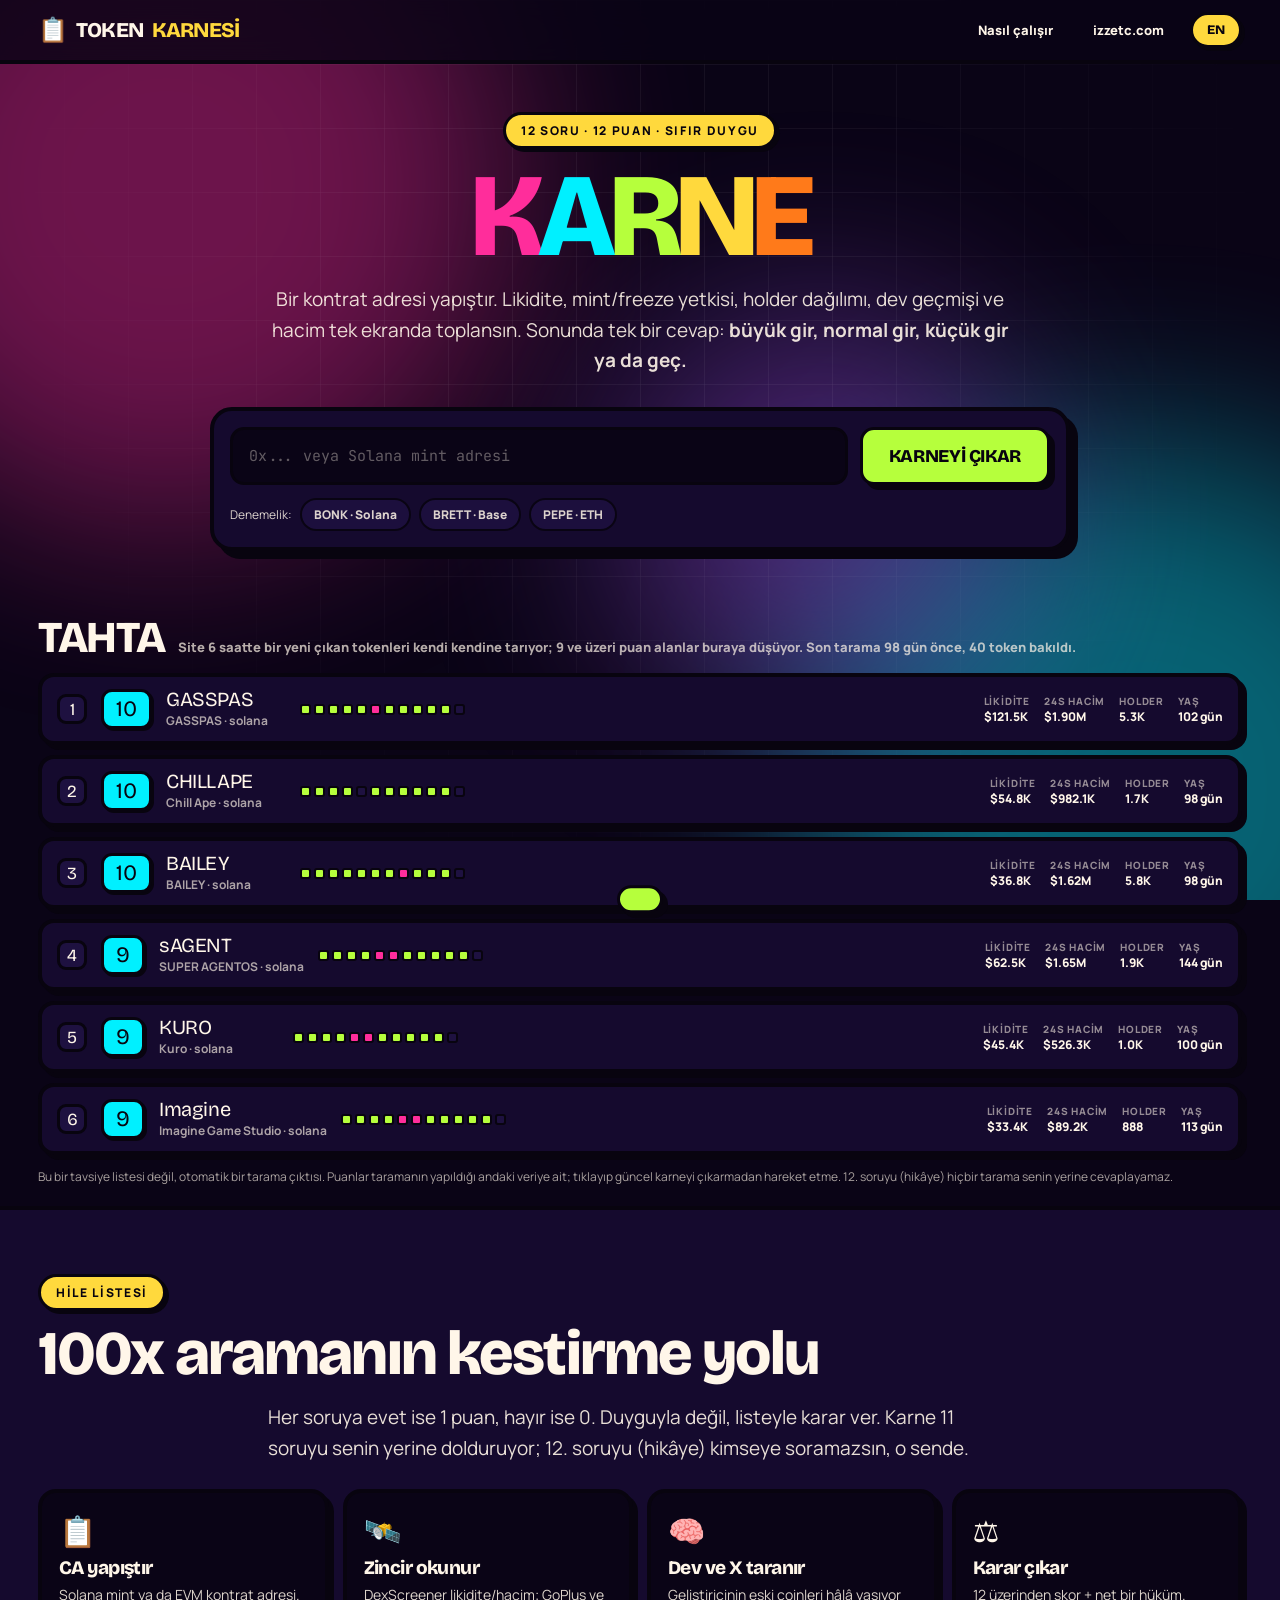
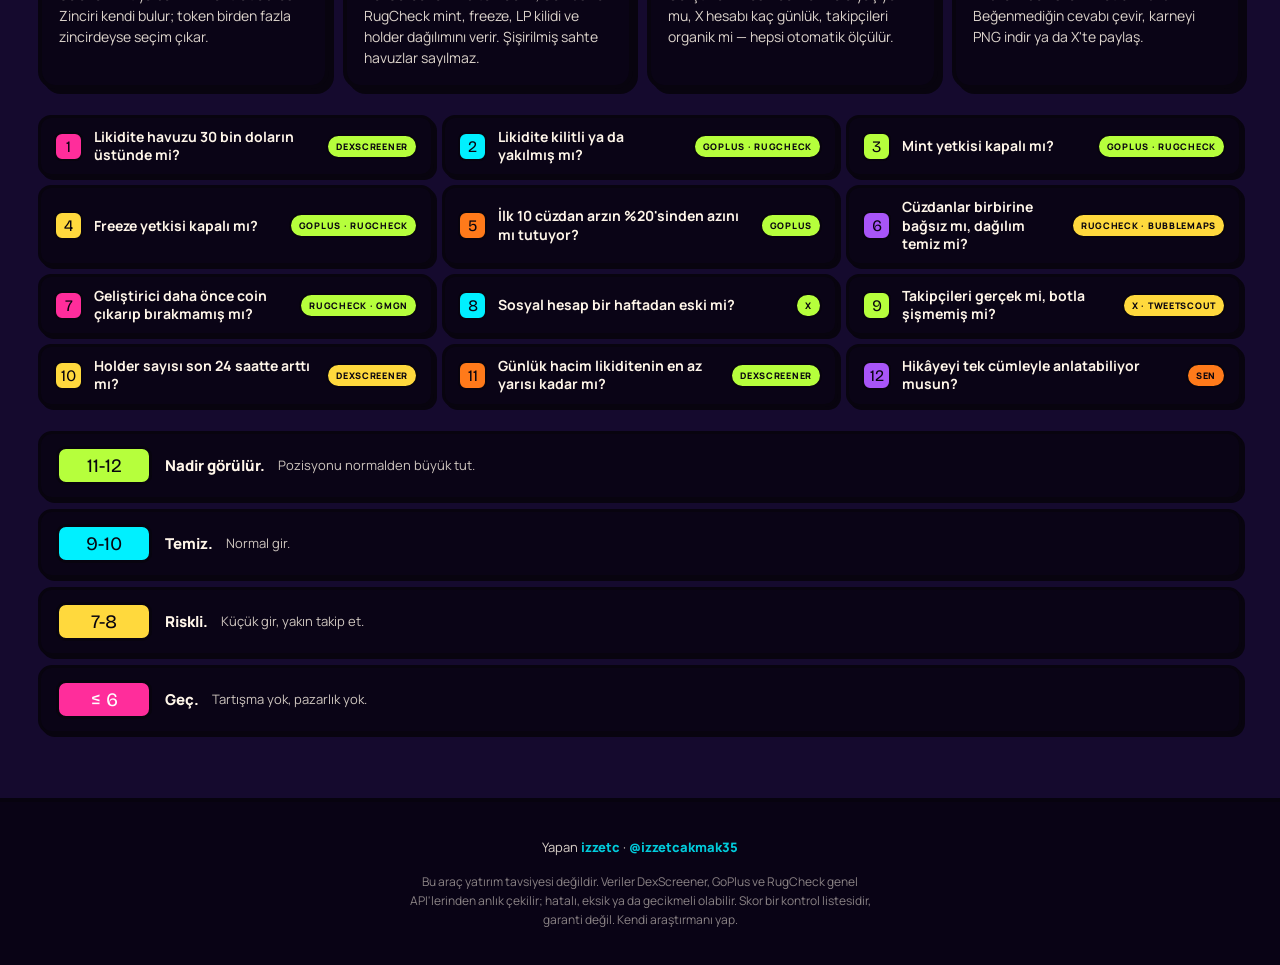
==== index.html @ f203b7b2 "Kirmizi bayraklari sorularin ustune tasidi, Arc blogu tetikleyici duzeltildi" ====
<!DOCTYPE html>
<html lang="tr">
<head>
<meta charset="utf-8">
<meta name="viewport" content="width=device-width, initial-scale=1">
<title>Token Karnesi — 12 soru, tek ekran, net karar</title>
<meta name="description" content="Bir kontrat adresi yapıştır, 12 soruluk hile listesiyle tokenin karnesini gör. Likidite, mint/freeze yetkisi, holder dağılımı, dev geçmişi, hacim — hepsi tek ekranda.">
<meta property="og:title" content="Token Karnesi — 12 soru, tek ekran, net karar">
<meta property="og:description" content="CA yapıştır, 12 soruluk kontrol listesiyle skoru gör: gir, küçük gir ya da geç.">
<meta property="og:type" content="website">
<meta property="og:url" content="https://tokenkarnesi.xyz/">
<meta property="og:site_name" content="Token Karnesi">
<meta property="og:image" content="https://tokenkarnesi.xyz/assets/og.png">
<meta property="og:image:width" content="1200">
<meta property="og:image:height" content="630">
<meta property="og:locale" content="tr_TR">
<link rel="canonical" href="https://tokenkarnesi.xyz/">
<meta name="twitter:card" content="summary_large_image">
<meta name="twitter:site" content="@izzetcakmak35">
<meta name="twitter:creator" content="@izzetcakmak35">
<meta name="twitter:image" content="https://tokenkarnesi.xyz/assets/og.png">
<link rel="icon" href="data:image/svg+xml,<svg xmlns='http://www.w3.org/2000/svg' viewBox='0 0 100 100'><text y='.9em' font-size='90'>📋</text></svg>">
<link rel="preconnect" href="https://fonts.googleapis.com">
<link rel="preconnect" href="https://fonts.gstatic.com" crossorigin>
<link href="https://fonts.googleapis.com/css2?family=Bricolage+Grotesque:opsz,wght@12..96,600;12..96,800&family=Manrope:wght@400;600;800&family=JetBrains+Mono:wght@400;700&display=swap" rel="stylesheet">
<link rel="stylesheet" href="assets/style.css">
</head>
<body>

<div class="aurora"><div class="blob b1"></div><div class="blob b2"></div><div class="blob b3"></div></div>
<div class="grid-lines"></div>

<header>
  <nav class="nav">
    <a href="./" class="brand"><em>📋</em>TOKEN <span class="k">KARNESİ</span></a>
    <span class="spacer"></span>
    <a class="nl" href="#nasil" data-i18n="nav.how">Nasıl çalışır</a>
    <a class="nl" href="https://www.izzetc.com" target="_blank" rel="noopener">izzetc.com</a>
    <button class="pill-btn" id="lang">EN</button>
  </nav>
</header>

<main>
  <!-- ============ HERO ============ -->
  <section class="hero wrap">
    <span class="eyebrow" data-i18n="hero.eyebrow">12 soru · 12 puan · sıfır duygu</span>
    <h1 class="title" id="bigtitle"></h1>
    <p class="lead" data-i18n="hero.lead">Bir kontrat adresi yapıştır. Likidite, mint/freeze yetkisi, holder dağılımı, dev geçmişi ve hacim tek ekranda toplansın. Sonunda tek bir cevap: <b>büyük gir, normal gir, küçük gir ya da geç.</b></p>

    <div class="search">
      <div class="search-row">
        <input id="ca" spellcheck="false" autocomplete="off" placeholder="0x... veya Solana mint adresi">
        <button class="go" id="go" data-i18n="hero.cta">KARNEYİ ÇIKAR</button>
      </div>
      <div class="examples">
        <span data-i18n="hero.try">Denemelik:</span>
        <button class="ex" data-ca="DezXAZ8z7PnrnRJjz3wXBoRgixCa6xjnB7YaB1pPB263">BONK · Solana</button>
        <button class="ex" data-ca="0x532f27101965dd16442E59d40670FaF5eBB142E4">BRETT · Base</button>
        <button class="ex" data-ca="0x6982508145454Ce325dDbE47a25d4ec3d2311933">PEPE · ETH</button>
      </div>
      <div class="err" id="err" hidden></div>
    </div>

    <div class="loading" id="loading" hidden>
      <div class="load-card">
        <div class="load-title"><span class="spinner"></span><span data-i18n="load.title">Karne hazırlanıyor…</span></div>
        <ul class="steps" id="steps"></ul>
      </div>
    </div>
  </section>

  <!-- ============ RESULT ============ -->
  <section class="wrap" id="result" hidden>
    <div id="tokencard"></div>
    <div class="chains" id="chains" hidden></div>
    <div id="verdict"></div>

    <div id="flags"></div>
    <div id="arcBlock" style="display:none"></div>

    <div class="qhead">
      <h2 data-i18n="q.head">12 SORU</h2>
      <span class="sub" data-i18n="q.sub">Otomatik gelen cevabı beğenmediysen üstüne bas, değiştir — puan anında güncellenir.</span>
    </div>
    <div class="qgrid" id="qgrid"></div>
  </section>

  <!-- ============ TAHTA ============ -->
  <section class="wrap board-sec" id="board" hidden>
    <div class="qhead">
      <h2 data-i18n="board.title">TAHTA</h2>
      <span class="sub" id="boardSub"></span>
    </div>
    <div id="boardList"></div>
  </section>

  <section class="wrap history" id="history" hidden>
    <h3 data-i18n="hist.title">Son baktıkların</h3>
    <div class="hist-list" id="histList"></div>
  </section>

  <!-- ============ HOW ============ -->
  <section class="how" id="nasil">
    <div class="wrap">
      <span class="eyebrow" data-i18n="how.eyebrow">Hile listesi</span>
      <h2 data-i18n="how.title">100x aramanın kestirme yolu</h2>
      <p class="lead" data-i18n="how.lead">Her soruya evet ise 1 puan, hayır ise 0. Duyguyla değil, listeyle karar ver. Karne 10 soruyu senin yerine dolduruyor; sosyal hesap ve hikâye kısmı sana kalıyor.</p>

      <div class="how-grid" id="howGrid"></div>

      <div class="qlist" id="howQuestions"></div>

      <div class="scale">
        <div class="scale-row">
          <span class="scale-badge" style="background:var(--lime)">11-12</span>
          <span class="t" data-i18n="scale.1t">Nadir görülür.</span>
          <span class="d" data-i18n="scale.1d">Pozisyonu normalden büyük tut.</span>
        </div>
        <div class="scale-row">
          <span class="scale-badge" style="background:var(--cyan)">9-10</span>
          <span class="t" data-i18n="scale.2t">Temiz.</span>
          <span class="d" data-i18n="scale.2d">Normal gir.</span>
        </div>
        <div class="scale-row">
          <span class="scale-badge" style="background:var(--yellow)">7-8</span>
          <span class="t" data-i18n="scale.3t">Riskli.</span>
          <span class="d" data-i18n="scale.3d">Küçük gir, yakın takip et.</span>
        </div>
        <div class="scale-row">
          <span class="scale-badge" style="background:var(--magenta);color:#fff">≤ 6</span>
          <span class="t" data-i18n="scale.4t">Geç.</span>
          <span class="d" data-i18n="scale.4d">Tartışma yok, pazarlık yok.</span>
        </div>
      </div>
    </div>
  </section>
</main>

<footer>
  <div class="wrap">
    <p><span data-i18n="foot.by">Yapan</span> <a href="https://www.izzetc.com" target="_blank" rel="noopener">izzetc</a> · <a href="https://x.com/izzetcakmak35" target="_blank" rel="noopener">@izzetcakmak35</a></p>
    <p class="disclaimer" data-i18n="foot.disc">Bu araç yatırım tavsiyesi değildir. Veriler DexScreener, GoPlus ve RugCheck genel API'lerinden anlık çekilir; hatalı, eksik ya da gecikmeli olabilir. Skor bir kontrol listesidir, garanti değil. Kendi araştırmanı yap.</p>
  </div>
</footer>

<div id="toast"></div>
<canvas id="pngCanvas" width="1200" height="675" style="display:none"></canvas>

<script src="assets/i18n.js"></script>
<script src="assets/app.js"></script>
<script src="assets/onchain.js"></script>
</body>
</html>
---- assets/style.css ----
/* ============================================================
   TOKEN KARNESI - neo-brutalist token scorecard
   izzetc.com design language
   ============================================================ */
:root{
  --ink:#0A0416;
  --ink-2:#150A2E;
  --ink-3:#1E1140;
  --cream:#FFF6E9;
  --magenta:#FF2D9B;
  --cyan:#00F0FF;
  --lime:#B6FF3C;
  --yellow:#FFD93D;
  --orange:#FF7A1A;
  --violet:#A855F7;
  --red:#FF3B3B;
  --black:#08040F;
  --edge:4px;
  --r:22px;
  --shadow:8px 8px 0 var(--black);
  --shadow-sm:5px 5px 0 var(--black);
  --shadow-xs:3px 3px 0 var(--black);
  --font-d:"Bricolage Grotesque","Segoe UI",system-ui,sans-serif;
  --font-b:"Manrope","Segoe UI",system-ui,sans-serif;
  --font-m:"JetBrains Mono",ui-monospace,"Cascadia Mono",Consolas,monospace;
}
*{box-sizing:border-box;margin:0;padding:0}
html{scroll-behavior:smooth;overflow-x:clip}
body{
  font-family:var(--font-b);background:var(--ink);color:var(--cream);
  overflow-x:hidden;-webkit-font-smoothing:antialiased;min-height:100vh;
}
h1,h2,h3,h4{font-family:var(--font-d);font-weight:800;line-height:.95;letter-spacing:-.03em}
a{color:inherit}
img,svg{display:block;max-width:100%}
button,input,select{font-family:inherit}
::selection{background:var(--magenta);color:#fff}
.mono{font-family:var(--font-m)}
[hidden]{display:none !important}

/* ---------- background fx ---------- */
.aurora{position:fixed;inset:0;overflow:hidden;pointer-events:none;z-index:0}
.blob{position:absolute;width:54vw;height:54vw;border-radius:50%;filter:blur(100px);opacity:.4}
.b1{background:var(--magenta);top:-18%;left:-14%;animation:drift1 19s ease-in-out infinite}
.b2{background:var(--cyan);bottom:-26%;right:-16%;animation:drift2 23s ease-in-out infinite}
.b3{background:var(--violet);top:34%;right:20%;width:32vw;height:32vw;animation:drift3 16s ease-in-out infinite}
.grid-lines{
  position:fixed;inset:0;z-index:0;opacity:.13;pointer-events:none;
  background-image:linear-gradient(rgba(255,255,255,.4) 1px,transparent 1px),linear-gradient(90deg,rgba(255,255,255,.4) 1px,transparent 1px);
  background-size:64px 64px;
  mask-image:radial-gradient(ellipse at 50% 30%,#000 25%,transparent 75%);
  -webkit-mask-image:radial-gradient(ellipse at 50% 30%,#000 25%,transparent 75%);
}
@keyframes drift1{0%,100%{transform:translate(0,0) scale(1)}50%{transform:translate(9vw,7vh) scale(1.14)}}
@keyframes drift2{0%,100%{transform:translate(0,0) scale(1)}50%{transform:translate(-8vw,-6vh) scale(1.18)}}
@keyframes drift3{0%,100%{transform:translate(0,0) scale(1)}50%{transform:translate(-6vw,9vh) scale(.86)}}
@keyframes bob{0%,100%{transform:translateY(0) rotate(0)}50%{transform:translateY(-5px) rotate(-8deg)}}
@keyframes pop{0%{transform:scale(.6) rotate(-12deg);opacity:0}70%{transform:scale(1.08) rotate(3deg)}100%{transform:scale(1) rotate(0);opacity:1}}
@keyframes stamp{0%{transform:scale(2.6) rotate(-26deg);opacity:0}60%{transform:scale(.94) rotate(-9deg);opacity:1}100%{transform:scale(1) rotate(-6deg);opacity:1}}
@keyframes slidein{from{transform:translateY(18px);opacity:0}to{transform:translateY(0);opacity:1}}
@keyframes spin{to{transform:rotate(360deg)}}
@keyframes blink{0%,100%{opacity:1}50%{opacity:.25}}
@keyframes fall{to{transform:translateY(105vh) rotate(680deg);opacity:0}}

/* ---------- nav ---------- */
header{
  position:sticky;top:0;z-index:150;
  background:rgba(10,4,22,.84);backdrop-filter:blur(14px);
  border-bottom:var(--edge) solid var(--black);
}
.nav{max-width:1240px;margin:0 auto;padding:11px 18px;display:flex;align-items:center;gap:12px}
.brand{display:flex;align-items:center;gap:9px;font-family:var(--font-d);font-weight:800;font-size:21px;text-decoration:none;letter-spacing:-.04em}
.brand em{font-style:normal;display:inline-block;animation:bob 2.6s ease-in-out infinite;font-size:24px}
.brand .k{color:var(--yellow)}
.nav .spacer{margin-left:auto}
.nav .nl{
  text-decoration:none;font-weight:800;font-size:13px;padding:8px 12px;border-radius:999px;
  border:2px solid transparent;transition:.18s;white-space:nowrap;
}
.nav .nl:hover{background:var(--lime);color:var(--black);border-color:var(--black);transform:rotate(-2deg) scale(1.06)}
.pill-btn{
  font-family:var(--font-d);font-weight:800;font-size:13px;cursor:pointer;
  background:var(--yellow);color:var(--black);border:3px solid var(--black);
  border-radius:999px;padding:7px 14px;box-shadow:var(--shadow-xs);transition:.15s;
}
.pill-btn:hover{transform:translate(-2px,-2px);box-shadow:var(--shadow-sm)}
.pill-btn:active{transform:translate(3px,3px);box-shadow:0 0 0 var(--black)}

/* ---------- layout ---------- */
main{position:relative;z-index:2}
.wrap{max-width:1240px;margin:0 auto;padding:0 18px}
.eyebrow{
  display:inline-flex;align-items:center;gap:8px;font-weight:800;font-size:12px;
  letter-spacing:.14em;text-transform:uppercase;padding:7px 15px;border-radius:999px;
  border:3px solid var(--black);background:var(--yellow);color:var(--black);box-shadow:var(--shadow-xs);
}

/* ---------- hero ---------- */
.hero{padding:48px 0 22px;text-align:center}
h1.title{font-size:clamp(44px,10vw,118px);line-height:.84;letter-spacing:-.055em;margin:18px 0 0}
h1.title span{display:inline-block;transition:transform .18s cubic-bezier(.34,1.8,.64,1);cursor:grab}
h1.title span:hover{transform:translateY(-13px) rotate(-9deg) scale(1.16)}
.c1{color:var(--magenta)}.c2{color:var(--cyan)}.c3{color:var(--lime)}
.c4{color:var(--yellow)}.c5{color:var(--orange)}.c6{color:var(--violet)}
.lead{font-size:clamp(15px,1.9vw,19px);max-width:62ch;margin:18px auto 0;line-height:1.6;opacity:.9}

/* ---------- search ---------- */
.search{
  margin:32px auto 0;max-width:860px;background:var(--ink-2);
  border:var(--edge) solid var(--black);border-radius:var(--r);box-shadow:var(--shadow);
  padding:16px;text-align:left;
}
.search-row{display:flex;gap:12px;flex-wrap:wrap}
#ca{
  flex:1 1 340px;min-width:0;font-family:var(--font-m);font-size:15px;
  background:var(--ink);color:var(--cream);border:3px solid var(--black);
  border-radius:14px;padding:16px;outline:none;transition:.15s;
}
#ca::placeholder{color:rgba(255,246,233,.36)}
#ca:focus{border-color:var(--cyan);box-shadow:0 0 0 4px rgba(0,240,255,.18)}
.go{
  font-family:var(--font-d);font-weight:800;font-size:18px;letter-spacing:-.02em;cursor:pointer;
  background:var(--lime);color:var(--black);border:3px solid var(--black);border-radius:14px;
  padding:15px 26px;box-shadow:var(--shadow-sm);transition:.15s;white-space:nowrap;
}
.go:hover{transform:translate(-2px,-2px);box-shadow:7px 7px 0 var(--black)}
.go:active{transform:translate(4px,4px);box-shadow:0 0 0 var(--black)}
.go:disabled{opacity:.55;cursor:wait;transform:none;box-shadow:var(--shadow-sm)}
.examples{display:flex;gap:8px;flex-wrap:wrap;align-items:center;margin-top:13px;font-size:12px;opacity:.85}
.ex{
  cursor:pointer;background:var(--ink-3);border:2px solid var(--black);border-radius:999px;
  padding:6px 12px;font-weight:800;font-size:12px;color:var(--cream);transition:.15s;
}
.ex:hover{background:var(--violet);color:#fff;transform:translateY(-2px)}
.err{
  margin-top:12px;background:var(--red);color:#fff;border:3px solid var(--black);
  border-radius:12px;padding:11px 14px;font-weight:800;font-size:14px;box-shadow:var(--shadow-xs);
}

/* ---------- loading ---------- */
.loading{max-width:860px;margin:24px auto 0;animation:slidein .3s ease}
.load-card{
  background:var(--ink-2);border:var(--edge) solid var(--black);border-radius:var(--r);
  box-shadow:var(--shadow);padding:20px 22px;text-align:left;
}
.load-title{font-family:var(--font-d);font-size:22px;display:flex;align-items:center;gap:11px}
.spinner{
  width:24px;height:24px;border:4px solid var(--black);border-top-color:var(--lime);
  border-radius:50%;animation:spin .8s linear infinite;flex:none;
}
.steps{list-style:none;margin-top:15px;display:grid;gap:8px}
.steps li{display:flex;align-items:center;gap:10px;font-size:14px;font-weight:700;opacity:.4;transition:.25s}
.steps li.on{opacity:1}
.steps li.on .dot{background:var(--yellow);animation:blink 1s infinite}
.steps li.done{opacity:.9}
.steps li.done .dot{background:var(--lime);animation:none}
.dot{width:13px;height:13px;border-radius:50%;background:var(--ink-3);border:2px solid var(--black);flex:none}

/* ---------- result: token header ---------- */
#result{padding-bottom:70px;animation:slidein .35s ease}
.tokencard{
  margin-top:28px;background:var(--ink-2);border:var(--edge) solid var(--black);
  border-radius:var(--r);box-shadow:var(--shadow);overflow:hidden;
}
.tc-top{display:flex;gap:16px;align-items:center;padding:18px;flex-wrap:wrap}
.tc-logo{
  width:66px;height:66px;border-radius:16px;border:3px solid var(--black);flex:none;
  background:var(--ink-3);object-fit:cover;box-shadow:var(--shadow-xs);
}
.tc-logo.ph{display:grid;place-items:center;font-family:var(--font-d);font-size:26px;color:var(--cream)}
.tc-id{min-width:0;flex:1 1 220px}
.tc-sym{font-family:var(--font-d);font-size:clamp(26px,4vw,40px);letter-spacing:-.04em;line-height:1}
.tc-name{font-size:14px;opacity:.75;font-weight:700;margin-top:3px;overflow:hidden;text-overflow:ellipsis;white-space:nowrap}
.tc-badges{display:flex;gap:7px;flex-wrap:wrap;margin-top:9px}
.chip{
  font-size:11px;font-weight:800;letter-spacing:.06em;text-transform:uppercase;
  padding:5px 10px;border-radius:999px;border:2px solid var(--black);background:var(--cyan);color:var(--black);
}
.chip.v{background:var(--violet);color:#fff}
.chip.y{background:var(--yellow);color:var(--black)}
.chip.l{background:var(--lime);color:var(--black)}
.chip.m{background:var(--magenta);color:#fff}
.chip.o{background:var(--orange);color:var(--black)}
.chip.r{background:var(--red);color:#fff}
.chip.gray{background:var(--ink-3);color:var(--cream)}
.tc-price{text-align:right;flex:1 1 150px}
.tc-price .p{font-family:var(--font-d);font-size:clamp(20px,3.2vw,32px);letter-spacing:-.03em}
.chg{font-weight:800;font-size:15px;margin-top:2px}
.chg.up{color:var(--lime)}.chg.dn{color:var(--magenta)}
.tc-stats{display:grid;grid-template-columns:repeat(auto-fit,minmax(118px,1fr));border-top:3px solid var(--black)}
.stat{padding:13px 16px;border-right:3px solid var(--black);background:var(--ink)}
.stat:last-child{border-right:none}
.stat .k{font-size:11px;font-weight:800;letter-spacing:.1em;text-transform:uppercase;opacity:.6}
.stat .v{font-family:var(--font-d);font-size:19px;margin-top:3px;letter-spacing:-.02em}
.tc-links{display:flex;gap:8px;flex-wrap:wrap;padding:13px 16px;border-top:3px solid var(--black);background:var(--ink-3)}
.lnk{
  text-decoration:none;font-weight:800;font-size:12px;padding:7px 12px;border-radius:999px;
  border:2px solid var(--black);background:var(--cream);color:var(--black);transition:.15s;
  display:inline-flex;align-items:center;gap:6px;cursor:pointer;
}
.lnk:hover{transform:translateY(-2px) rotate(-1.5deg);box-shadow:var(--shadow-xs)}
.ca-line{
  padding:10px 16px;border-top:3px solid var(--black);background:var(--ink);
  font-family:var(--font-m);font-size:12px;opacity:.8;display:flex;gap:10px;align-items:center;overflow:hidden;
}
.ca-line span{overflow:hidden;text-overflow:ellipsis;white-space:nowrap}
.copy{cursor:pointer;background:var(--yellow);border:2px solid var(--black);border-radius:8px;padding:3px 8px;font-weight:800;font-size:11px;color:var(--black);flex:none}

/* ---------- chain switcher ---------- */
.chains{display:flex;gap:8px;flex-wrap:wrap;align-items:center;margin-top:16px;font-size:12px;font-weight:800}
.chain-btn{
  cursor:pointer;background:var(--ink-2);color:var(--cream);border:3px solid var(--black);
  border-radius:999px;padding:7px 13px;font-weight:800;font-size:12px;transition:.15s;
}
.chain-btn:hover{transform:translateY(-2px)}
.chain-btn.sel{background:var(--cyan);color:var(--black);box-shadow:var(--shadow-xs)}

/* ---------- baglam uyarisi ---------- */
.ctx-note{
  margin-top:22px;display:flex;gap:13px;align-items:flex-start;
  background:var(--yellow);color:var(--black);
  border:var(--edge) solid var(--black);border-radius:var(--r);
  box-shadow:var(--shadow);padding:16px 18px;
  font-weight:700;font-size:14.5px;line-height:1.5;
}
.ctx-note b{font-weight:800}
.ctx-ico{font-size:26px;flex:none;line-height:1.1}

/* ---------- verdict ---------- */
.verdict{
  margin-top:22px;border:var(--edge) solid var(--black);border-radius:var(--r);
  box-shadow:var(--shadow);overflow:hidden;background:var(--ink-2);
  display:grid;grid-template-columns:minmax(220px,300px) 1fr;
}
.v-score{
  padding:26px 20px;display:flex;flex-direction:column;align-items:center;justify-content:center;
  border-right:var(--edge) solid var(--black);text-align:center;position:relative;
}
.v-num{font-family:var(--font-d);font-size:clamp(76px,15vw,132px);line-height:.8;letter-spacing:-.06em;color:var(--black)}
.v-den{font-family:var(--font-d);font-size:26px;color:var(--black);opacity:.72;margin-top:6px}
.v-label{font-size:11px;font-weight:800;letter-spacing:.16em;text-transform:uppercase;color:var(--black);opacity:.75;margin-top:10px}
.v-body{padding:24px 22px;display:flex;flex-direction:column;justify-content:center;gap:12px}
.v-stamp{
  display:inline-block;align-self:flex-start;font-family:var(--font-d);
  font-size:clamp(28px,5vw,52px);letter-spacing:-.04em;line-height:1;
  border:5px solid var(--black);border-radius:14px;padding:10px 18px;
  box-shadow:var(--shadow-sm);animation:stamp .5s cubic-bezier(.34,1.6,.64,1) both;
}
.v-advice{font-size:clamp(15px,1.9vw,18px);line-height:1.55;font-weight:700;max-width:52ch}
.v-bars{display:flex;gap:5px;flex-wrap:wrap;margin-top:4px}
.vb{width:26px;height:14px;border:2px solid var(--black);border-radius:4px;background:var(--ink-3)}
.vb.y{background:var(--lime)}
.vb.n{background:var(--magenta)}
.vb.u{background:var(--ink-3)}
.v-actions{display:flex;gap:9px;flex-wrap:wrap;margin-top:6px}
.act{
  cursor:pointer;font-family:var(--font-d);font-weight:800;font-size:14px;
  border:3px solid var(--black);border-radius:12px;padding:10px 16px;
  box-shadow:var(--shadow-xs);transition:.15s;background:var(--cream);color:var(--black);
  display:inline-flex;align-items:center;gap:7px;text-decoration:none;
}
.act:hover{transform:translate(-2px,-2px);box-shadow:var(--shadow-sm)}
.act:active{transform:translate(2px,2px);box-shadow:0 0 0 var(--black)}
.act.x{background:var(--black);color:#fff}
.act.png{background:var(--cyan)}
.act.link{background:var(--violet);color:#fff}
.todo-note{
  font-size:13px;font-weight:800;background:var(--yellow);color:var(--black);
  border:3px solid var(--black);border-radius:12px;padding:9px 13px;box-shadow:var(--shadow-xs);
  align-self:flex-start;
}

/* ---------- questions ---------- */
.qhead{display:flex;align-items:baseline;gap:14px;flex-wrap:wrap;margin:34px 0 14px}
.qhead h2{font-size:clamp(26px,4.4vw,44px)}
.qhead .sub{font-size:13px;font-weight:800;opacity:.7}
.qgrid{display:grid;grid-template-columns:repeat(auto-fill,minmax(310px,1fr));gap:14px}
.q{
  background:var(--ink-2);border:var(--edge) solid var(--black);border-radius:18px;
  box-shadow:var(--shadow-sm);padding:15px;display:flex;flex-direction:column;gap:10px;
  position:relative;transition:.15s;animation:pop .3s cubic-bezier(.34,1.6,.64,1) both;
}
.q:hover{transform:translate(-2px,-2px);box-shadow:7px 7px 0 var(--black)}
.q.yes{border-left:12px solid var(--lime)}
.q.no{border-left:12px solid var(--magenta)}
.q.unk{border-left:12px solid var(--yellow)}
.q-top{display:flex;gap:11px;align-items:flex-start}
.q-num{
  font-family:var(--font-d);font-size:19px;width:34px;height:34px;flex:none;
  display:grid;place-items:center;border:3px solid var(--black);border-radius:10px;
  background:var(--cream);color:var(--black);
}
.q-txt{font-weight:800;font-size:15px;line-height:1.35;flex:1}
.q-ans{
  font-family:var(--font-d);font-size:15px;border:3px solid var(--black);border-radius:9px;
  padding:4px 10px;flex:none;box-shadow:2px 2px 0 var(--black);
}
.q-ans.yes{background:var(--lime);color:var(--black)}
.q-ans.no{background:var(--magenta);color:#fff}
.q-ans.unk{background:var(--yellow);color:var(--black)}
.q-note{font-size:13px;line-height:1.45;opacity:.88;background:var(--ink);border-radius:10px;padding:9px 11px;border:2px solid rgba(255,255,255,.08)}
.q-note b{color:var(--cyan)}
.q-foot{display:flex;gap:7px;align-items:center;flex-wrap:wrap;margin-top:auto}
.src{
  font-size:10px;font-weight:800;letter-spacing:.02em;
  padding:4px 9px;border-radius:999px;border:2px solid var(--black);background:var(--ink-3);color:var(--cream);
  text-decoration:none;transition:.15s;
}
a.src:hover{background:var(--cyan);color:var(--black)}
.src.auto,.src.you,.src.guess,.src.own{text-transform:uppercase;letter-spacing:.09em}
.src.auto{background:var(--lime);color:var(--black)}
.src.you{background:var(--orange);color:var(--black)}
.src.guess{background:var(--yellow);color:var(--black)}
.src.own{background:var(--violet);color:#fff}
.src.addr{letter-spacing:0;font-family:var(--font-m);font-weight:700}
.toggle{display:flex;gap:0;margin-left:auto;border:3px solid var(--black);border-radius:10px;overflow:hidden;flex:none}
.toggle button{
  cursor:pointer;border:none;background:var(--ink-3);color:var(--cream);
  font-weight:800;font-size:11px;padding:6px 11px;transition:.12s;
}
.toggle button+button{border-left:3px solid var(--black)}
.toggle button:hover{background:var(--violet);color:#fff}
.toggle button.on-y{background:var(--lime);color:var(--black)}
.toggle button.on-n{background:var(--magenta);color:#fff}

/* ---------- flags ---------- */
.flags{
  margin-top:26px;background:var(--ink-2);border:var(--edge) solid var(--black);
  border-radius:var(--r);box-shadow:var(--shadow);padding:18px;
}
.flags h3{font-size:22px;margin-bottom:12px}
.flag-list{display:flex;gap:9px;flex-wrap:wrap}
.flag{
  font-weight:800;font-size:12px;padding:7px 12px;border-radius:999px;
  border:3px solid var(--black);box-shadow:2px 2px 0 var(--black);
}
.flag.bad{background:var(--red);color:#fff}
.flag.warn{background:var(--orange);color:var(--black)}
.flag.ok{background:var(--lime);color:var(--black)}

/* ---------- tahta ---------- */
.board-sec{padding-top:10px}
.board-list{display:grid;gap:10px}
.brow{
  display:flex;gap:14px;align-items:center;flex-wrap:wrap;
  background:var(--ink-2);border:var(--edge) solid var(--black);border-radius:16px;
  padding:12px 15px;box-shadow:var(--shadow-sm);transition:.15s;text-decoration:none;color:var(--cream);
}
.brow:hover{transform:translate(-3px,-3px);box-shadow:8px 8px 0 var(--black)}
.brow .rank{
  font-family:var(--font-d);font-size:17px;width:30px;height:30px;flex:none;
  display:grid;place-items:center;border:3px solid var(--black);border-radius:9px;
  background:var(--ink-3);color:var(--cream);
}
.brow .bscore{
  font-family:var(--font-d);font-size:22px;border:3px solid var(--black);border-radius:11px;
  padding:4px 12px;color:var(--black);flex:none;box-shadow:2px 2px 0 var(--black);
}
.brow .bsym{display:block;font-family:var(--font-d);font-size:20px;letter-spacing:-.02em;line-height:1.05}
.brow .bname{display:block;font-size:12px;opacity:.65;font-weight:700;margin-top:2px}
.brow .bid{min-width:120px;flex:0 1 auto}
.brow .bstats{display:flex;gap:14px;flex-wrap:wrap;margin-left:auto;font-size:12px;font-weight:800}
.brow .bstats i{font-style:normal;opacity:.55;display:block;font-size:10px;letter-spacing:.08em;text-transform:uppercase}
.brow .bbars{display:flex;gap:3px;flex-wrap:wrap;flex:none}
.brow .bb{width:11px;height:11px;border:2px solid var(--black);border-radius:3px;background:var(--ink-3)}
.brow .bb.y{background:var(--lime)}
.brow .bb.n{background:var(--magenta)}
.board-empty{
  background:var(--ink-2);border:var(--edge) solid var(--black);border-radius:var(--r);
  padding:18px;box-shadow:var(--shadow-sm);font-weight:700;line-height:1.55;
}
.board-foot{margin-top:12px;font-size:12px;opacity:.65;line-height:1.6}
@media(max-width:640px){
  .brow .bstats{margin-left:0;width:100%}
  .brow .bsym{min-width:auto}
}

/* ---------- history ---------- */
.history{margin-top:26px;padding-bottom:34px}
.history h3{font-size:20px;margin-bottom:10px;opacity:.9}
.hist-list{display:flex;gap:9px;flex-wrap:wrap}
.hist{
  cursor:pointer;background:var(--ink-2);border:3px solid var(--black);border-radius:12px;
  padding:8px 12px;font-weight:800;font-size:12px;color:var(--cream);transition:.15s;
  display:inline-flex;align-items:center;gap:8px;box-shadow:2px 2px 0 var(--black);
}
.hist:hover{transform:translate(-2px,-2px);box-shadow:var(--shadow-xs)}
.hist .s{font-family:var(--font-d);font-size:14px;border:2px solid var(--black);border-radius:7px;padding:1px 7px;color:var(--black)}

/* ---------- how it works ---------- */
.how{border-top:var(--edge) solid var(--black);background:var(--ink-2);padding:64px 0;margin-top:20px}
.how h2{font-size:clamp(30px,6vw,62px);margin:14px 0 10px}
.how-grid{display:grid;grid-template-columns:repeat(auto-fit,minmax(250px,1fr));gap:14px;margin-top:26px}
.how-card{
  background:var(--ink);border:var(--edge) solid var(--black);border-radius:18px;
  box-shadow:var(--shadow-sm);padding:17px;
}
.how-card h4{font-size:19px;margin-bottom:7px}
.how-card p{font-size:14px;line-height:1.5;opacity:.86}
.how-card .em{font-size:30px;margin-bottom:8px;display:block}
.qlist{
  display:grid;grid-template-columns:repeat(auto-fit,minmax(330px,1fr));
  gap:8px;margin-top:26px;
}
.ql{
  display:flex;gap:11px;align-items:center;background:var(--ink);
  border:3px solid var(--black);border-radius:13px;padding:10px 13px;
  box-shadow:var(--shadow-xs);transition:.15s;
}
.ql:hover{transform:translate(-2px,-2px);box-shadow:var(--shadow-sm)}
.ql .n{
  font-family:var(--font-d);font-size:16px;width:29px;height:29px;flex:none;
  display:grid;place-items:center;border:2px solid var(--black);border-radius:8px;color:var(--black);
}
.ql .t{font-weight:700;font-size:14px;line-height:1.3;flex:1}
.ql .s{
  font-size:9px;font-weight:800;letter-spacing:.08em;text-transform:uppercase;flex:none;
  padding:4px 8px;border-radius:999px;border:2px solid var(--black);background:var(--ink-3);color:var(--cream);
}
.ql .s.auto{background:var(--lime);color:var(--black)}
.ql .s.guess{background:var(--yellow);color:var(--black)}
.ql .s.you{background:var(--orange);color:var(--black)}

.scale{display:grid;gap:9px;margin-top:24px}
.scale-row{
  display:flex;gap:13px;align-items:center;background:var(--ink);border:3px solid var(--black);
  border-radius:14px;padding:12px 15px;box-shadow:var(--shadow-xs);flex-wrap:wrap;
}
.scale-badge{
  font-family:var(--font-d);font-size:19px;border:3px solid var(--black);border-radius:10px;
  padding:5px 13px;color:var(--black);flex:none;min-width:96px;text-align:center;
}
.scale-row .t{font-weight:800;font-size:15px}
.scale-row .d{font-size:13px;opacity:.8;flex:1 1 260px}

/* ---------- footer ---------- */
footer{
  border-top:var(--edge) solid var(--black);background:var(--ink);padding:36px 0;
  text-align:center;font-size:13px;opacity:.85;
}
footer a{font-weight:800;color:var(--cyan);text-decoration:none}
footer a:hover{text-decoration:underline}
.disclaimer{
  max-width:70ch;margin:16px auto 0;font-size:12px;opacity:.62;line-height:1.6;
}

/* ---------- toast + confetti ---------- */
#toast{
  position:fixed;left:50%;bottom:26px;transform:translateX(-50%) translateY(140%);
  background:var(--lime);color:var(--black);border:3px solid var(--black);border-radius:999px;
  padding:11px 20px;font-weight:800;font-size:14px;box-shadow:var(--shadow-sm);
  z-index:300;transition:transform .28s cubic-bezier(.34,1.6,.64,1);
}
#toast.on{transform:translateX(-50%) translateY(0)}
.confetti{position:fixed;top:-14px;width:11px;height:16px;z-index:250;pointer-events:none;animation:fall linear forwards}

/* ---------- responsive ---------- */
@media(max-width:860px){
  .verdict{grid-template-columns:1fr}
  .v-score{border-right:none;border-bottom:var(--edge) solid var(--black);padding:20px}
  .v-num{font-size:96px}
  .tc-price{text-align:left}
  .stat{border-right:none;border-bottom:3px solid var(--black)}
}
@media(max-width:520px){
  .nav .nl{display:none}
  .qgrid{grid-template-columns:1fr}
  .go{width:100%}
  .search{padding:13px}
}

/* ============ ARC ONCHAIN BLOĞU ============ */
.arc-block{
  border:3px solid var(--black);
  border-radius:var(--r);
  background:var(--ink-2);
  padding:24px;
  margin:28px 0;
  box-shadow:var(--shadow);
}
.arc-header{
  display:flex;
  align-items:center;
  gap:10px;
  font-family:'Bricolage Grotesque',sans-serif;
  font-weight:800;
  font-size:15px;
  color:var(--cream);
  margin-bottom:14px;
}
.arc-logo{font-size:22px}
.arc-header span:nth-child(2){flex:1}
.arc-wallet-btn{
  font-size:13px;
  padding:6px 14px;
  border:2px solid var(--black);
  background:var(--ink-3);
  color:var(--cream);
  border-radius:999px;
  cursor:pointer;
  transition:background .15s;
}
.arc-wallet-btn:hover{background:var(--violet);color:#fff}
.arc-wallet-btn.connected{background:var(--lime);color:var(--black)}
.arc-status{
  font-size:13px;
  color:rgba(255,246,233,.6);
  margin-bottom:16px;
  line-height:1.5;
}
.arc-chain-score{margin-bottom:16px;min-height:10px}
.arc-score-card{
  border:2px solid var(--black);
  border-radius:14px;
  background:var(--ink-3);
  padding:16px 20px;
}
.arc-score-title{
  font-size:12px;
  font-weight:700;
  color:rgba(255,246,233,.5);
  text-transform:uppercase;
  letter-spacing:.08em;
  margin-bottom:8px;
}
.arc-score-num{
  font-family:'Bricolage Grotesque',sans-serif;
  font-weight:800;
  font-size:48px;
  color:var(--cyan);
  line-height:1;
  margin-bottom:8px;
}
.arc-score-num span{font-size:22px;opacity:.6;margin-left:4px}
.arc-score-bars{display:flex;gap:5px;flex-wrap:wrap;margin-bottom:10px}
.arc-score-meta{font-size:12px;color:rgba(255,246,233,.5)}
.arc-score-meta a{color:var(--cyan);text-decoration:none}
.arc-no-score{font-size:13px;color:rgba(255,246,233,.35);font-style:italic}
.arc-save-btn{
  width:100%;
  padding:14px 24px;
  border:3px solid var(--black);
  border-radius:14px;
  background:var(--cyan);
  color:var(--black);
  font-family:'Bricolage Grotesque',sans-serif;
  font-weight:800;
  font-size:15px;
  cursor:pointer;
  box-shadow:var(--shadow-sm);
  transition:transform .1s, box-shadow .1s;
}
.arc-save-btn:hover{transform:translate(-2px,-2px);box-shadow:10px 10px 0 var(--black)}
.arc-save-btn:active{transform:translate(2px,2px);box-shadow:3px 3px 0 var(--black)}
.arc-save-btn:disabled{background:var(--ink-3);color:rgba(255,246,233,.4);cursor:not-allowed;transform:none;box-shadow:var(--shadow-sm)}
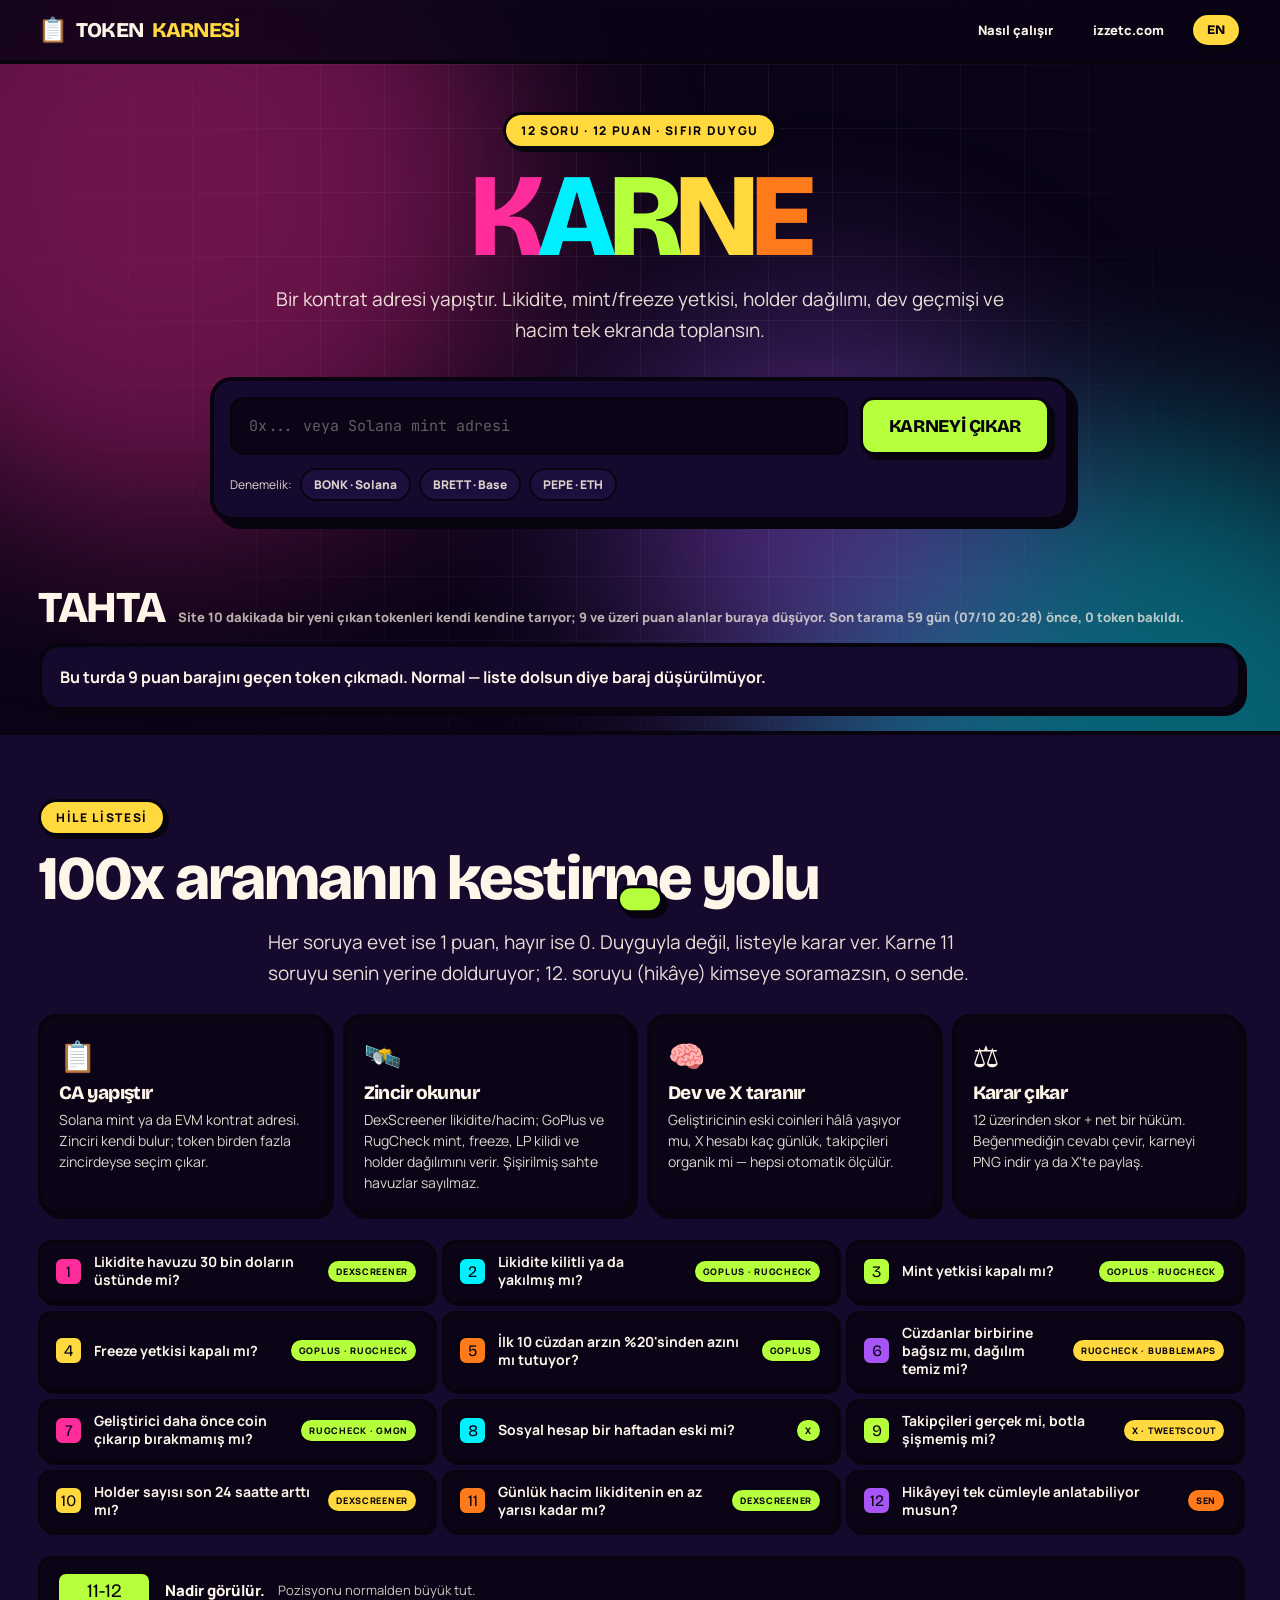
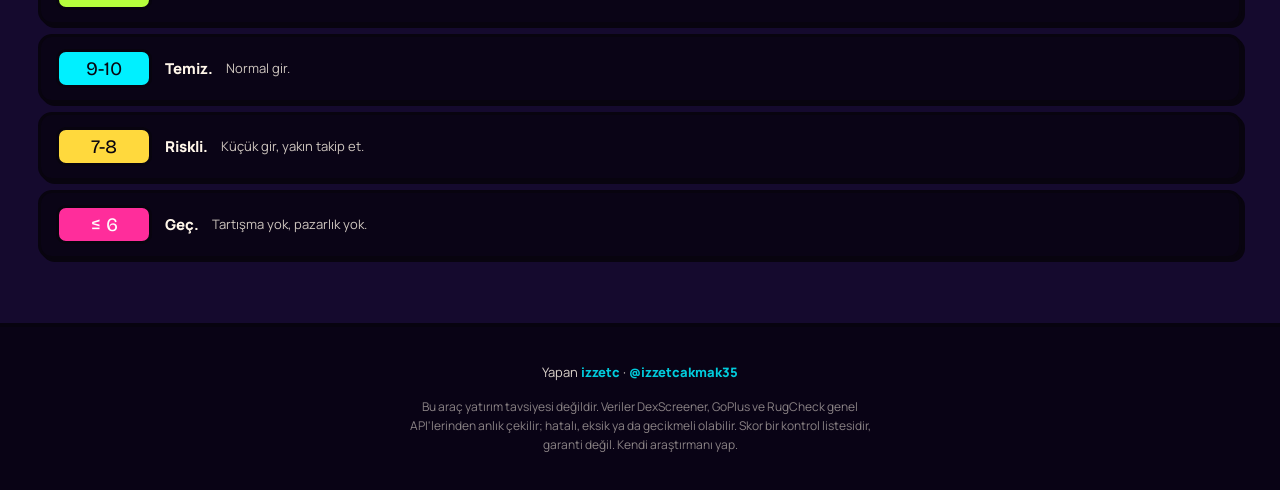
==== commit b6c8a77a: "chore: ana sayfadan 'buyuk gir / normal gir / kucuk gir / gec' cumlesi kaldirildi" ====
--- a/index.html
+++ b/index.html
@@ -6,7 +6,7 @@
 <title>Token Karnesi — 12 soru, tek ekran, net karar</title>
 <meta name="description" content="Bir kontrat adresi yapıştır, 12 soruluk hile listesiyle tokenin karnesini gör. Likidite, mint/freeze yetkisi, holder dağılımı, dev geçmişi, hacim — hepsi tek ekranda.">
 <meta property="og:title" content="Token Karnesi — 12 soru, tek ekran, net karar">
-<meta property="og:description" content="CA yapıştır, 12 soruluk kontrol listesiyle skoru gör: gir, küçük gir ya da geç.">
+<meta property="og:description" content="CA yapıştır, 12 soruluk kontrol listesiyle skoru tek ekranda gör.">
 <meta property="og:type" content="website">
 <meta property="og:url" content="https://tokenkarnesi.xyz/">
 <meta property="og:site_name" content="Token Karnesi">
@@ -45,7 +45,7 @@
   <section class="hero wrap">
     <span class="eyebrow" data-i18n="hero.eyebrow">12 soru · 12 puan · sıfır duygu</span>
     <h1 class="title" id="bigtitle"></h1>
-    <p class="lead" data-i18n="hero.lead">Bir kontrat adresi yapıştır. Likidite, mint/freeze yetkisi, holder dağılımı, dev geçmişi ve hacim tek ekranda toplansın. Sonunda tek bir cevap: <b>büyük gir, normal gir, küçük gir ya da geç.</b></p>
+    <p class="lead" data-i18n="hero.lead">Bir kontrat adresi yapıştır. Likidite, mint/freeze yetkisi, holder dağılımı, dev geçmişi ve hacim tek ekranda toplansın.</p>
 
     <div class="search">
       <div class="search-row">
--- a/assets/style.css
+++ b/assets/style.css
@@ -553,3 +553,27 @@
 .arc-save-btn:hover{transform:translate(-2px,-2px);box-shadow:10px 10px 0 var(--black)}
 .arc-save-btn:active{transform:translate(2px,2px);box-shadow:3px 3px 0 var(--black)}
 .arc-save-btn:disabled{background:var(--ink-3);color:rgba(255,246,233,.4);cursor:not-allowed;transform:none;box-shadow:var(--shadow-sm)}
+
+/* ---- Ödeme Modalı ---- */
+.arc-modal-overlay{position:fixed;inset:0;background:rgba(0,0,0,.55);z-index:9999;display:flex;align-items:center;justify-content:center;padding:1rem}
+.arc-modal{background:var(--paper);border:3px solid var(--black);box-shadow:8px 8px 0 var(--black);border-radius:4px;width:100%;max-width:480px;overflow:hidden}
+.arc-modal-header{display:flex;align-items:center;justify-content:space-between;padding:.75rem 1rem;border-bottom:2px solid var(--black);font-weight:700;font-size:1rem}
+.arc-modal-close{background:none;border:none;cursor:pointer;font-size:1.2rem;line-height:1;padding:.2rem .4rem}
+.arc-modal-close:hover{background:var(--ink-3);border-radius:3px}
+.arc-modal-body{padding:1.25rem 1rem}
+.arc-modal-body p{margin:0 0 .75rem;line-height:1.5;font-size:.95rem}
+.arc-modal-ca{font-family:monospace;font-size:.8rem;background:var(--ink-3);padding:.4rem .6rem;border-radius:3px;word-break:break-all;margin-bottom:.75rem}
+.arc-pay-status{font-size:.88rem;color:var(--ink-2);min-height:1.2em;margin-top:.5rem}
+.arc-pay-status.err{color:#c0392b}
+.arc-modal-footer{padding:.75rem 1rem;border-top:2px solid var(--black)}
+.arc-pay-btn{width:100%;padding:.8rem;background:#f5c842;border:2px solid var(--black);box-shadow:4px 4px 0 var(--black);border-radius:3px;font-weight:700;font-size:1rem;cursor:pointer;transition:transform .1s,box-shadow .1s}
+.arc-pay-btn:hover{transform:translate(-2px,-2px);box-shadow:6px 6px 0 var(--black)}
+.arc-pay-btn:active{transform:translate(2px,2px);box-shadow:2px 2px 0 var(--black)}
+.arc-pay-btn:disabled{background:var(--ink-3);cursor:not-allowed;transform:none;box-shadow:4px 4px 0 var(--black)}
+
+/* ---- Buy butonu ---- */
+.buy-btn{background:#00c48c;color:#fff;border:2px solid var(--black);box-shadow:3px 3px 0 var(--black);border-radius:3px;padding:.3rem .75rem;font-weight:700;font-size:.85rem;cursor:pointer;transition:transform .1s,box-shadow .1s;white-space:nowrap}
+.buy-btn:hover{transform:translate(-1px,-1px);box-shadow:5px 5px 0 var(--black)}
+.buy-btn:active{transform:translate(1px,1px);box-shadow:1px 1px 0 var(--black)}
+.act.buy{background:#00c48c;color:#fff;border-color:var(--black)}
+.act.buy:hover{background:#00a876}
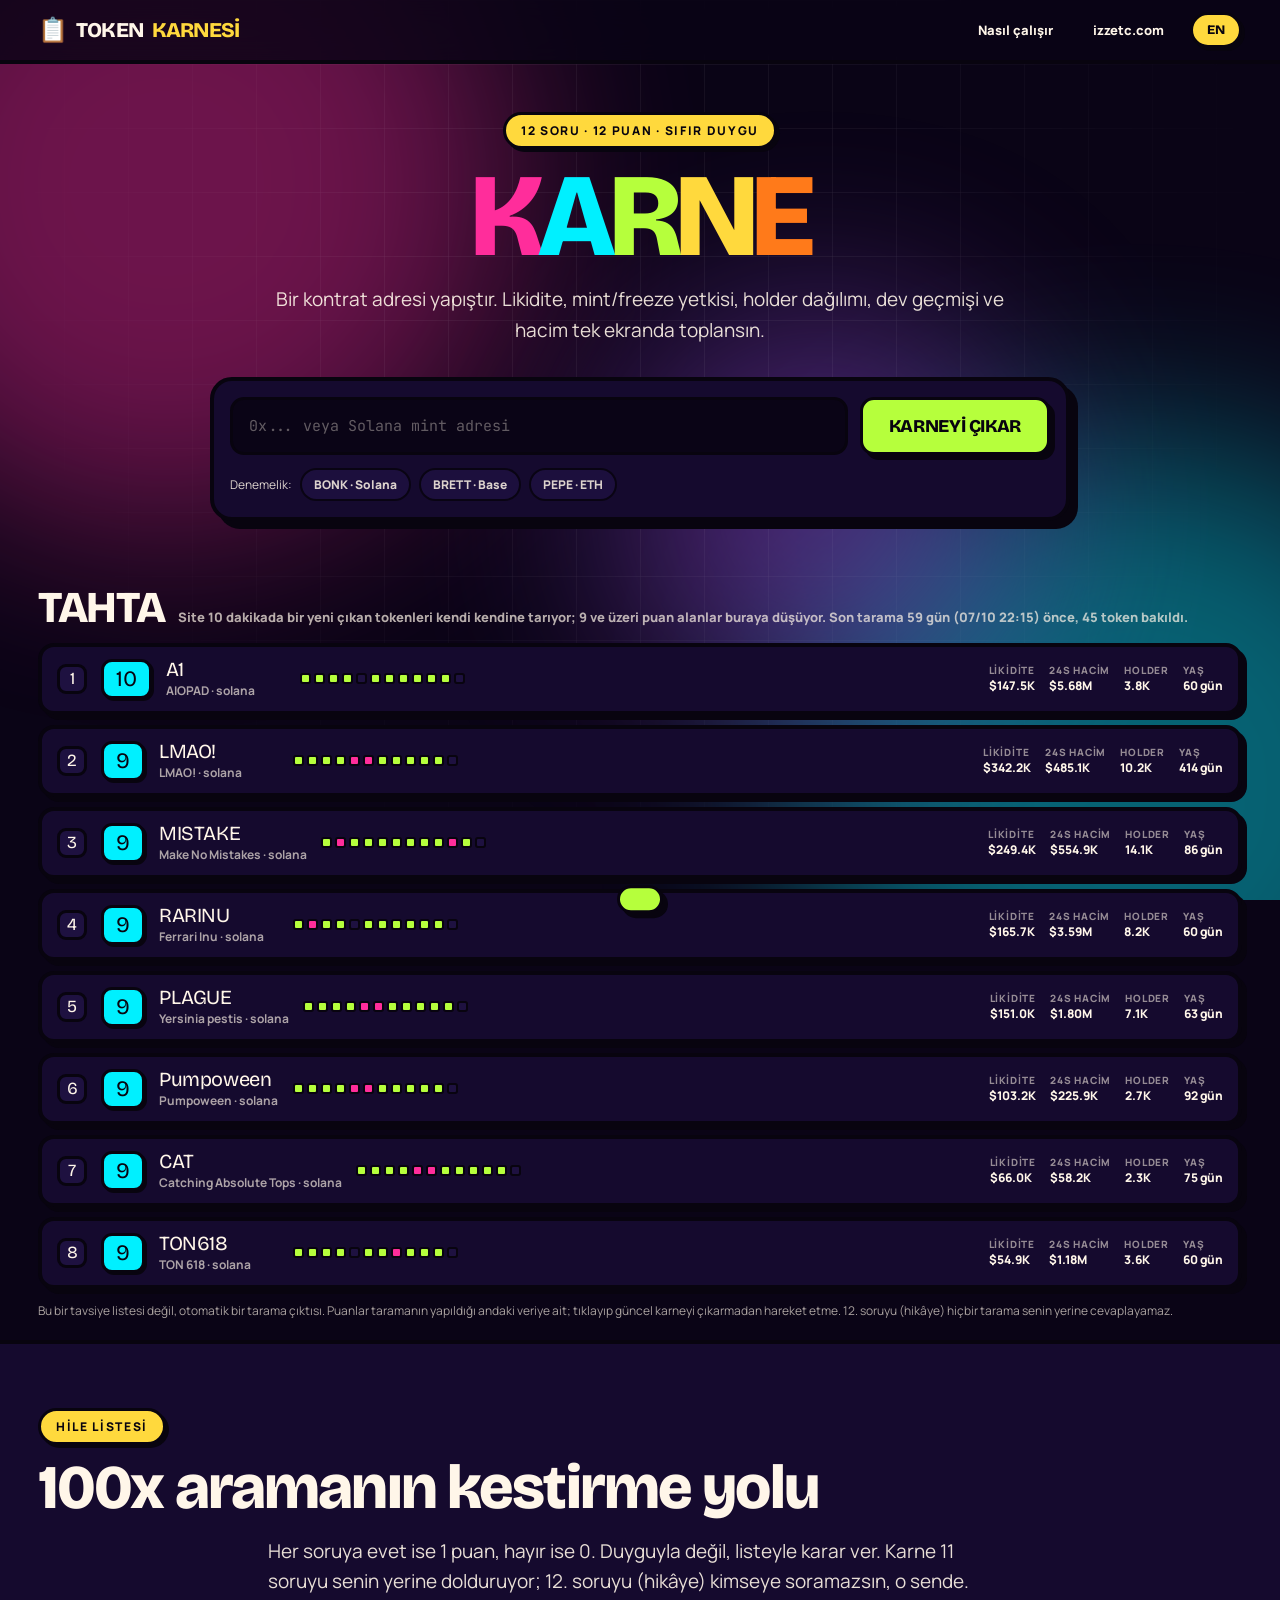
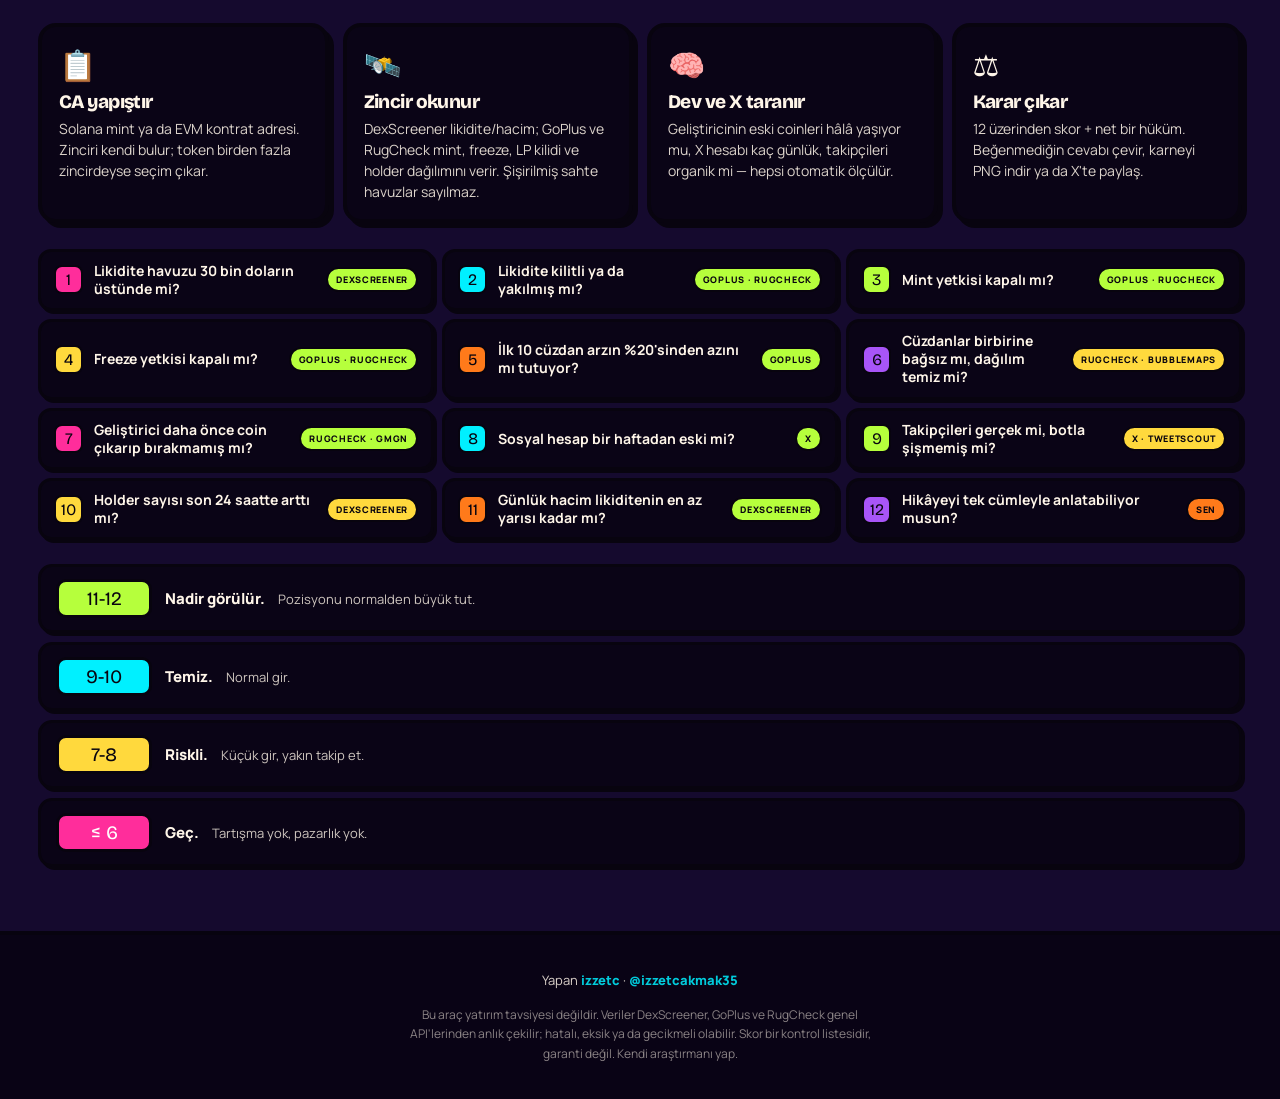
==== commit fc0510cd: "feat: Arc→Solana buy modal — CCTP bridge + Jupiter swap akışı" ====
--- a/index.html
+++ b/index.html
@@ -149,5 +149,6 @@
 <script src="assets/i18n.js"></script>
 <script src="assets/app.js"></script>
 <script src="assets/onchain.js"></script>
+<script src="assets/buy.js"></script>
 </body>
 </html>
--- a/assets/style.css
+++ b/assets/style.css
@@ -370,6 +370,7 @@
   padding:18px;box-shadow:var(--shadow-sm);font-weight:700;line-height:1.55;
 }
 .board-foot{margin-top:12px;font-size:12px;opacity:.65;line-height:1.6}
+.board-stale{background:var(--yellow);color:var(--black);margin-bottom:12px;font-size:13.5px}
 @media(max-width:640px){
   .brow .bstats{margin-left:0;width:100%}
   .brow .bsym{min-width:auto}
@@ -577,3 +578,41 @@
 .buy-btn:active{transform:translate(1px,1px);box-shadow:1px 1px 0 var(--black)}
 .act.buy{background:#00c48c;color:#fff;border-color:var(--black)}
 .act.buy:hover{background:#00a876}
+
+/* ---- Arc Buy Modal ---- */
+.arc-buy-modal-overlay{position:fixed;inset:0;background:rgba(0,0,0,.7);z-index:9999;display:flex;align-items:center;justify-content:center;padding:1rem}
+.arc-buy-modal{background:#0f0f1a;border:2px solid #9c5cff;border-radius:12px;box-shadow:0 0 40px rgba(156,92,255,.3);width:100%;max-width:460px;padding:1.5rem;position:relative;max-height:90vh;overflow-y:auto}
+.arc-buy-close{position:absolute;top:.75rem;right:.75rem;background:none;border:none;color:var(--ink-3);font-size:1.2rem;cursor:pointer;padding:.25rem .5rem}
+.arc-buy-close:hover{color:#fff}
+.arc-buy-header{display:flex;align-items:center;gap:.75rem;margin-bottom:1.25rem}
+.arc-buy-logo{font-size:2rem}
+.arc-buy-title{font-weight:800;font-size:1.1rem;color:#fff}
+.arc-buy-subtitle{font-size:.8rem;color:var(--ink-3)}
+.arc-buy-info{background:rgba(156,92,255,.1);border:1px solid rgba(156,92,255,.3);border-radius:8px;padding:.75rem;font-size:.85rem;color:var(--ink-2);margin-bottom:1rem;line-height:1.5}
+.arc-buy-btn{width:100%;padding:.8rem;background:#9c5cff;color:#fff;border:2px solid #7a3de0;border-radius:6px;font-weight:700;font-size:.95rem;cursor:pointer;transition:background .15s;margin-top:.5rem}
+.arc-buy-btn:hover{background:#7a3de0}
+.arc-buy-btn:disabled{background:#444;cursor:not-allowed;border-color:#333}
+.arc-buy-btn-green{background:#00c48c;border-color:#00a876}
+.arc-buy-btn-green:hover{background:#00a876}
+.arc-buy-balance{background:rgba(0,196,140,.1);border:1px solid rgba(0,196,140,.3);border-radius:8px;padding:.75rem;font-size:.85rem;color:#00c48c;margin-bottom:1rem;line-height:1.6}
+.arc-buy-balance code{font-family:monospace;font-size:.8rem;color:#aaa}
+.arc-buy-warning{color:#f5c842}
+.arc-buy-warning a{color:#f5c842}
+.arc-buy-label{font-size:.85rem;color:var(--ink-3);margin:.75rem 0 .4rem}
+.arc-buy-presets{display:flex;gap:.5rem;margin-bottom:.5rem}
+.arc-buy-preset{flex:1;padding:.5rem;background:#1a1a2e;border:2px solid #333;border-radius:6px;color:#fff;font-weight:700;cursor:pointer;transition:all .15s}
+.arc-buy-preset:hover,.arc-buy-preset.active{background:#9c5cff;border-color:#9c5cff}
+.arc-buy-custom-row{display:flex;align-items:center;gap:.4rem;margin-bottom:.75rem}
+.arc-buy-currency{font-weight:700;color:var(--ink-2)}
+.arc-buy-custom-input{flex:1;background:#1a1a2e;border:2px solid #333;border-radius:6px;color:#fff;padding:.5rem .75rem;font-size:.95rem}
+.arc-buy-custom-input:focus{outline:none;border-color:#9c5cff}
+.arc-buy-quote{background:rgba(245,200,66,.08);border:1px solid rgba(245,200,66,.3);border-radius:8px;padding:.75rem;font-size:.85rem;color:#f5c842;line-height:1.5;margin-bottom:.5rem}
+.arc-buy-steps-list{display:flex;flex-direction:column;gap:.6rem;padding:.5rem 0}
+.arc-buy-step{display:flex;align-items:center;gap:.75rem;padding:.6rem .75rem;border-radius:8px;font-size:.9rem}
+.arc-buy-step-pending{background:#111;color:#666}
+.arc-buy-step-active{background:rgba(245,200,66,.1);color:#f5c842;border:1px solid rgba(245,200,66,.3)}
+.arc-buy-step-done{background:rgba(0,196,140,.1);color:#00c48c;border:1px solid rgba(0,196,140,.3)}
+.arc-buy-step-icon{font-size:1.1rem}
+.arc-buy-success{text-align:center;font-size:1.3rem;font-weight:800;color:#00c48c;margin:1rem 0}
+.arc-buy-success-details{background:rgba(0,196,140,.08);border:1px solid rgba(0,196,140,.2);border-radius:8px;padding:.75rem;font-size:.85rem;color:var(--ink-2);line-height:1.8;margin-bottom:1rem}
+.arc-buy-error{background:rgba(255,80,80,.1);border:1px solid rgba(255,80,80,.3);border-radius:8px;padding:.75rem;font-size:.85rem;color:#ff5050;margin-top:.75rem;line-height:1.5}
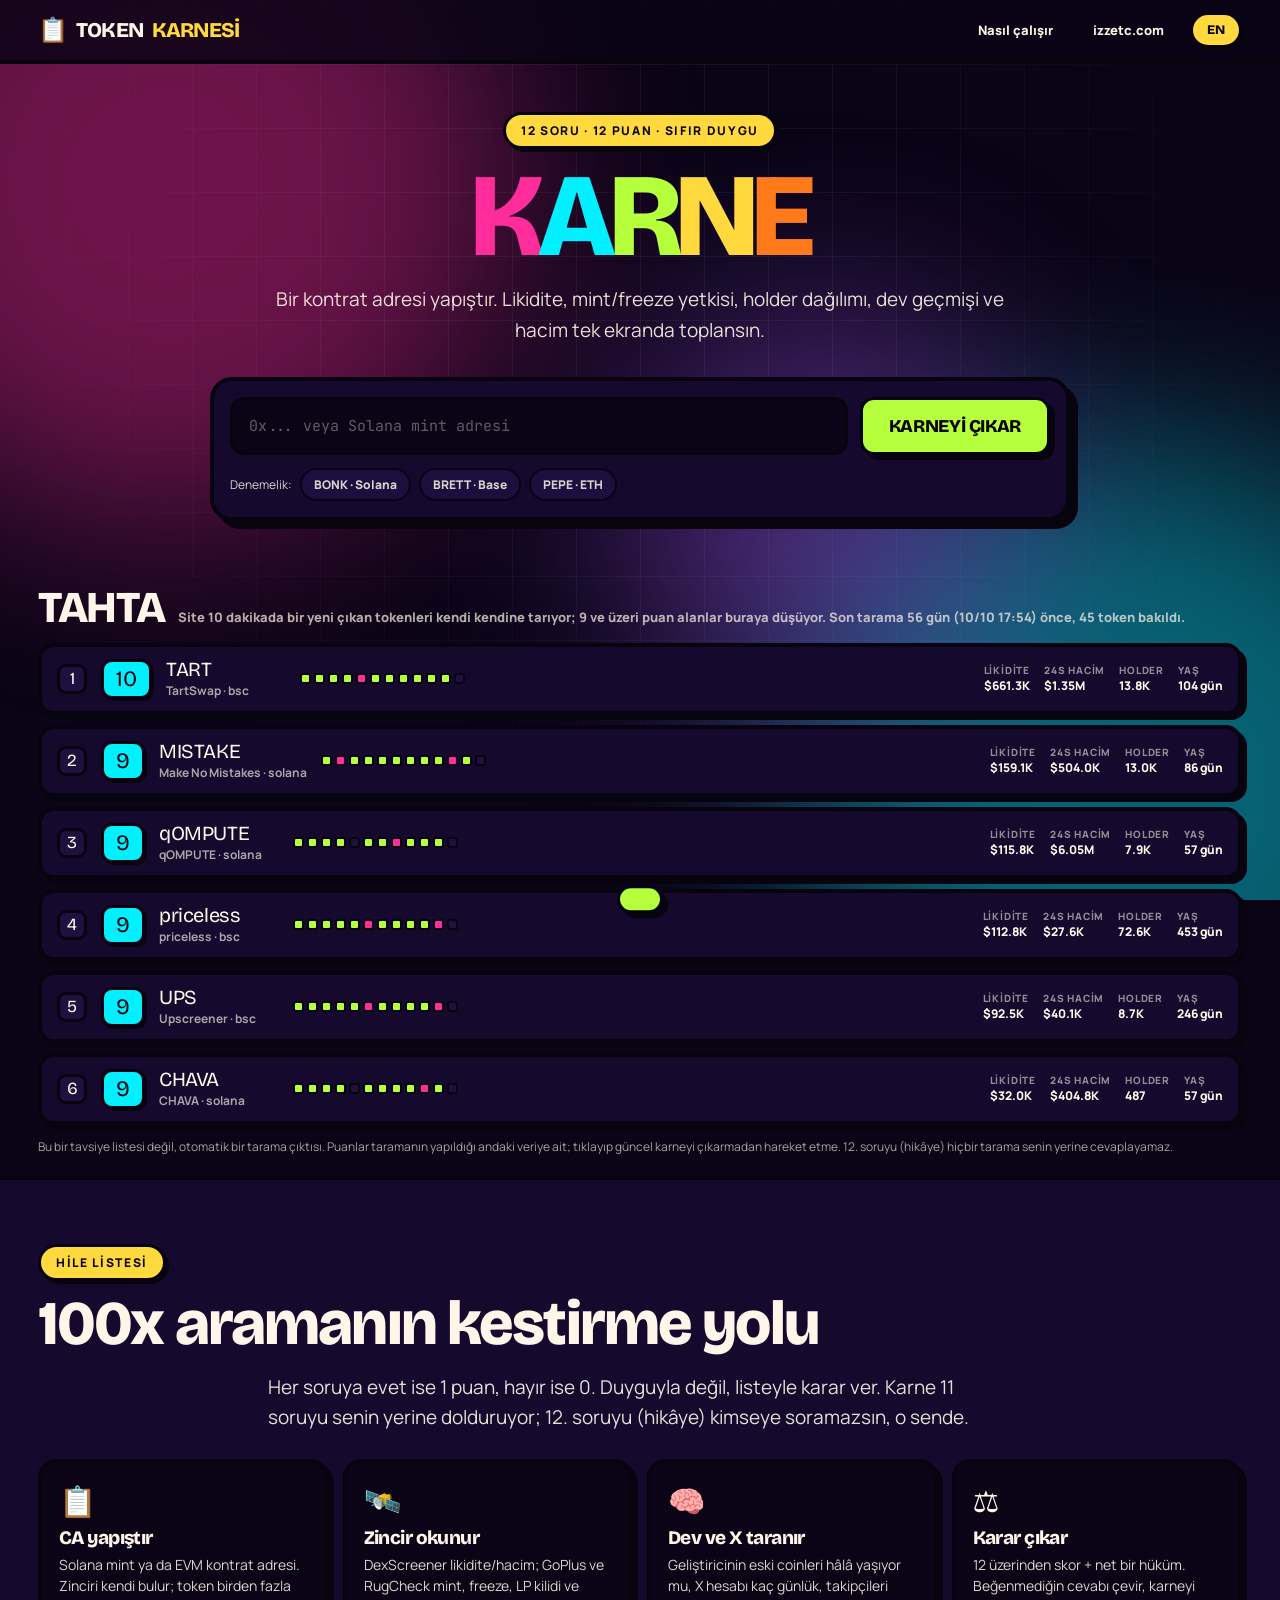
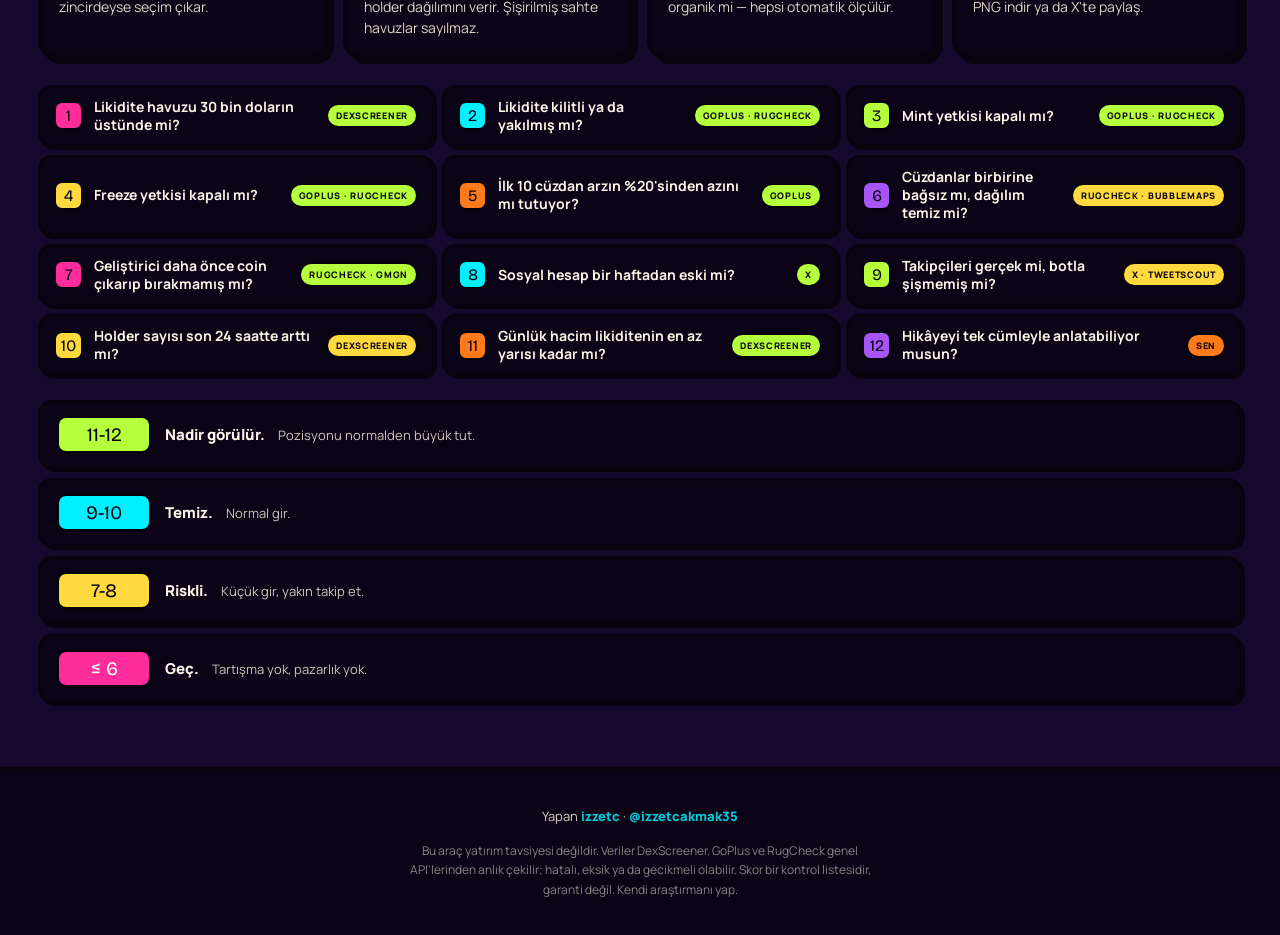
==== commit f9b74f99: "fix: Arc mainnet — karne zincire gerçekten yazılıyor, köprü akışı kaldırıldı Analiz ücretsiz; "Bu ka" ====
--- a/index.html
+++ b/index.html
@@ -149,6 +149,5 @@
 <script src="assets/i18n.js"></script>
 <script src="assets/app.js"></script>
 <script src="assets/onchain.js"></script>
-<script src="assets/buy.js"></script>
 </body>
 </html>
--- a/assets/style.css
+++ b/assets/style.css
@@ -363,6 +363,12 @@
 .brow .bstats i{font-style:normal;opacity:.55;display:block;font-size:10px;letter-spacing:.08em;text-transform:uppercase}
 .brow .bbars{display:flex;gap:3px;flex-wrap:wrap;flex:none}
 .brow .bb{width:11px;height:11px;border:2px solid var(--black);border-radius:3px;background:var(--ink-3)}
+.brow .bswap{
+  flex:none;font-size:12px;font-weight:800;white-space:nowrap;
+  background:var(--lime);color:var(--black);border:3px solid var(--black);border-radius:9px;
+  padding:5px 10px;box-shadow:2px 2px 0 var(--black);
+}
+.brow .bswap:hover{background:var(--cyan)}
 .brow .bb.y{background:var(--lime)}
 .brow .bb.n{background:var(--magenta)}
 .board-empty{
@@ -555,22 +561,9 @@
 .arc-save-btn:active{transform:translate(2px,2px);box-shadow:3px 3px 0 var(--black)}
 .arc-save-btn:disabled{background:var(--ink-3);color:rgba(255,246,233,.4);cursor:not-allowed;transform:none;box-shadow:var(--shadow-sm)}
 
-/* ---- Ödeme Modalı ---- */
-.arc-modal-overlay{position:fixed;inset:0;background:rgba(0,0,0,.55);z-index:9999;display:flex;align-items:center;justify-content:center;padding:1rem}
-.arc-modal{background:var(--paper);border:3px solid var(--black);box-shadow:8px 8px 0 var(--black);border-radius:4px;width:100%;max-width:480px;overflow:hidden}
-.arc-modal-header{display:flex;align-items:center;justify-content:space-between;padding:.75rem 1rem;border-bottom:2px solid var(--black);font-weight:700;font-size:1rem}
-.arc-modal-close{background:none;border:none;cursor:pointer;font-size:1.2rem;line-height:1;padding:.2rem .4rem}
-.arc-modal-close:hover{background:var(--ink-3);border-radius:3px}
-.arc-modal-body{padding:1.25rem 1rem}
-.arc-modal-body p{margin:0 0 .75rem;line-height:1.5;font-size:.95rem}
-.arc-modal-ca{font-family:monospace;font-size:.8rem;background:var(--ink-3);padding:.4rem .6rem;border-radius:3px;word-break:break-all;margin-bottom:.75rem}
-.arc-pay-status{font-size:.88rem;color:var(--ink-2);min-height:1.2em;margin-top:.5rem}
-.arc-pay-status.err{color:#c0392b}
-.arc-modal-footer{padding:.75rem 1rem;border-top:2px solid var(--black)}
-.arc-pay-btn{width:100%;padding:.8rem;background:#f5c842;border:2px solid var(--black);box-shadow:4px 4px 0 var(--black);border-radius:3px;font-weight:700;font-size:1rem;cursor:pointer;transition:transform .1s,box-shadow .1s}
-.arc-pay-btn:hover{transform:translate(-2px,-2px);box-shadow:6px 6px 0 var(--black)}
-.arc-pay-btn:active{transform:translate(2px,2px);box-shadow:2px 2px 0 var(--black)}
-.arc-pay-btn:disabled{background:var(--ink-3);cursor:not-allowed;transform:none;box-shadow:4px 4px 0 var(--black)}
+/* ---- Zincir kaydı durum satırı ---- */
+.arc-pay-status{font-size:.88rem;color:rgba(255,246,233,.55);min-height:1.2em;margin-top:.5rem}
+.arc-pay-status.err{color:#ff6b6b}
 
 /* ---- Buy butonu ---- */
 .buy-btn{background:#00c48c;color:#fff;border:2px solid var(--black);box-shadow:3px 3px 0 var(--black);border-radius:3px;padding:.3rem .75rem;font-weight:700;font-size:.85rem;cursor:pointer;transition:transform .1s,box-shadow .1s;white-space:nowrap}
@@ -578,41 +571,3 @@
 .buy-btn:active{transform:translate(1px,1px);box-shadow:1px 1px 0 var(--black)}
 .act.buy{background:#00c48c;color:#fff;border-color:var(--black)}
 .act.buy:hover{background:#00a876}
-
-/* ---- Arc Buy Modal ---- */
-.arc-buy-modal-overlay{position:fixed;inset:0;background:rgba(0,0,0,.7);z-index:9999;display:flex;align-items:center;justify-content:center;padding:1rem}
-.arc-buy-modal{background:#0f0f1a;border:2px solid #9c5cff;border-radius:12px;box-shadow:0 0 40px rgba(156,92,255,.3);width:100%;max-width:460px;padding:1.5rem;position:relative;max-height:90vh;overflow-y:auto}
-.arc-buy-close{position:absolute;top:.75rem;right:.75rem;background:none;border:none;color:var(--ink-3);font-size:1.2rem;cursor:pointer;padding:.25rem .5rem}
-.arc-buy-close:hover{color:#fff}
-.arc-buy-header{display:flex;align-items:center;gap:.75rem;margin-bottom:1.25rem}
-.arc-buy-logo{font-size:2rem}
-.arc-buy-title{font-weight:800;font-size:1.1rem;color:#fff}
-.arc-buy-subtitle{font-size:.8rem;color:var(--ink-3)}
-.arc-buy-info{background:rgba(156,92,255,.1);border:1px solid rgba(156,92,255,.3);border-radius:8px;padding:.75rem;font-size:.85rem;color:var(--ink-2);margin-bottom:1rem;line-height:1.5}
-.arc-buy-btn{width:100%;padding:.8rem;background:#9c5cff;color:#fff;border:2px solid #7a3de0;border-radius:6px;font-weight:700;font-size:.95rem;cursor:pointer;transition:background .15s;margin-top:.5rem}
-.arc-buy-btn:hover{background:#7a3de0}
-.arc-buy-btn:disabled{background:#444;cursor:not-allowed;border-color:#333}
-.arc-buy-btn-green{background:#00c48c;border-color:#00a876}
-.arc-buy-btn-green:hover{background:#00a876}
-.arc-buy-balance{background:rgba(0,196,140,.1);border:1px solid rgba(0,196,140,.3);border-radius:8px;padding:.75rem;font-size:.85rem;color:#00c48c;margin-bottom:1rem;line-height:1.6}
-.arc-buy-balance code{font-family:monospace;font-size:.8rem;color:#aaa}
-.arc-buy-warning{color:#f5c842}
-.arc-buy-warning a{color:#f5c842}
-.arc-buy-label{font-size:.85rem;color:var(--ink-3);margin:.75rem 0 .4rem}
-.arc-buy-presets{display:flex;gap:.5rem;margin-bottom:.5rem}
-.arc-buy-preset{flex:1;padding:.5rem;background:#1a1a2e;border:2px solid #333;border-radius:6px;color:#fff;font-weight:700;cursor:pointer;transition:all .15s}
-.arc-buy-preset:hover,.arc-buy-preset.active{background:#9c5cff;border-color:#9c5cff}
-.arc-buy-custom-row{display:flex;align-items:center;gap:.4rem;margin-bottom:.75rem}
-.arc-buy-currency{font-weight:700;color:var(--ink-2)}
-.arc-buy-custom-input{flex:1;background:#1a1a2e;border:2px solid #333;border-radius:6px;color:#fff;padding:.5rem .75rem;font-size:.95rem}
-.arc-buy-custom-input:focus{outline:none;border-color:#9c5cff}
-.arc-buy-quote{background:rgba(245,200,66,.08);border:1px solid rgba(245,200,66,.3);border-radius:8px;padding:.75rem;font-size:.85rem;color:#f5c842;line-height:1.5;margin-bottom:.5rem}
-.arc-buy-steps-list{display:flex;flex-direction:column;gap:.6rem;padding:.5rem 0}
-.arc-buy-step{display:flex;align-items:center;gap:.75rem;padding:.6rem .75rem;border-radius:8px;font-size:.9rem}
-.arc-buy-step-pending{background:#111;color:#666}
-.arc-buy-step-active{background:rgba(245,200,66,.1);color:#f5c842;border:1px solid rgba(245,200,66,.3)}
-.arc-buy-step-done{background:rgba(0,196,140,.1);color:#00c48c;border:1px solid rgba(0,196,140,.3)}
-.arc-buy-step-icon{font-size:1.1rem}
-.arc-buy-success{text-align:center;font-size:1.3rem;font-weight:800;color:#00c48c;margin:1rem 0}
-.arc-buy-success-details{background:rgba(0,196,140,.08);border:1px solid rgba(0,196,140,.2);border-radius:8px;padding:.75rem;font-size:.85rem;color:var(--ink-2);line-height:1.8;margin-bottom:1rem}
-.arc-buy-error{background:rgba(255,80,80,.1);border:1px solid rgba(255,80,80,.3);border-radius:8px;padding:.75rem;font-size:.85rem;color:#ff5050;margin-top:.75rem;line-height:1.5}
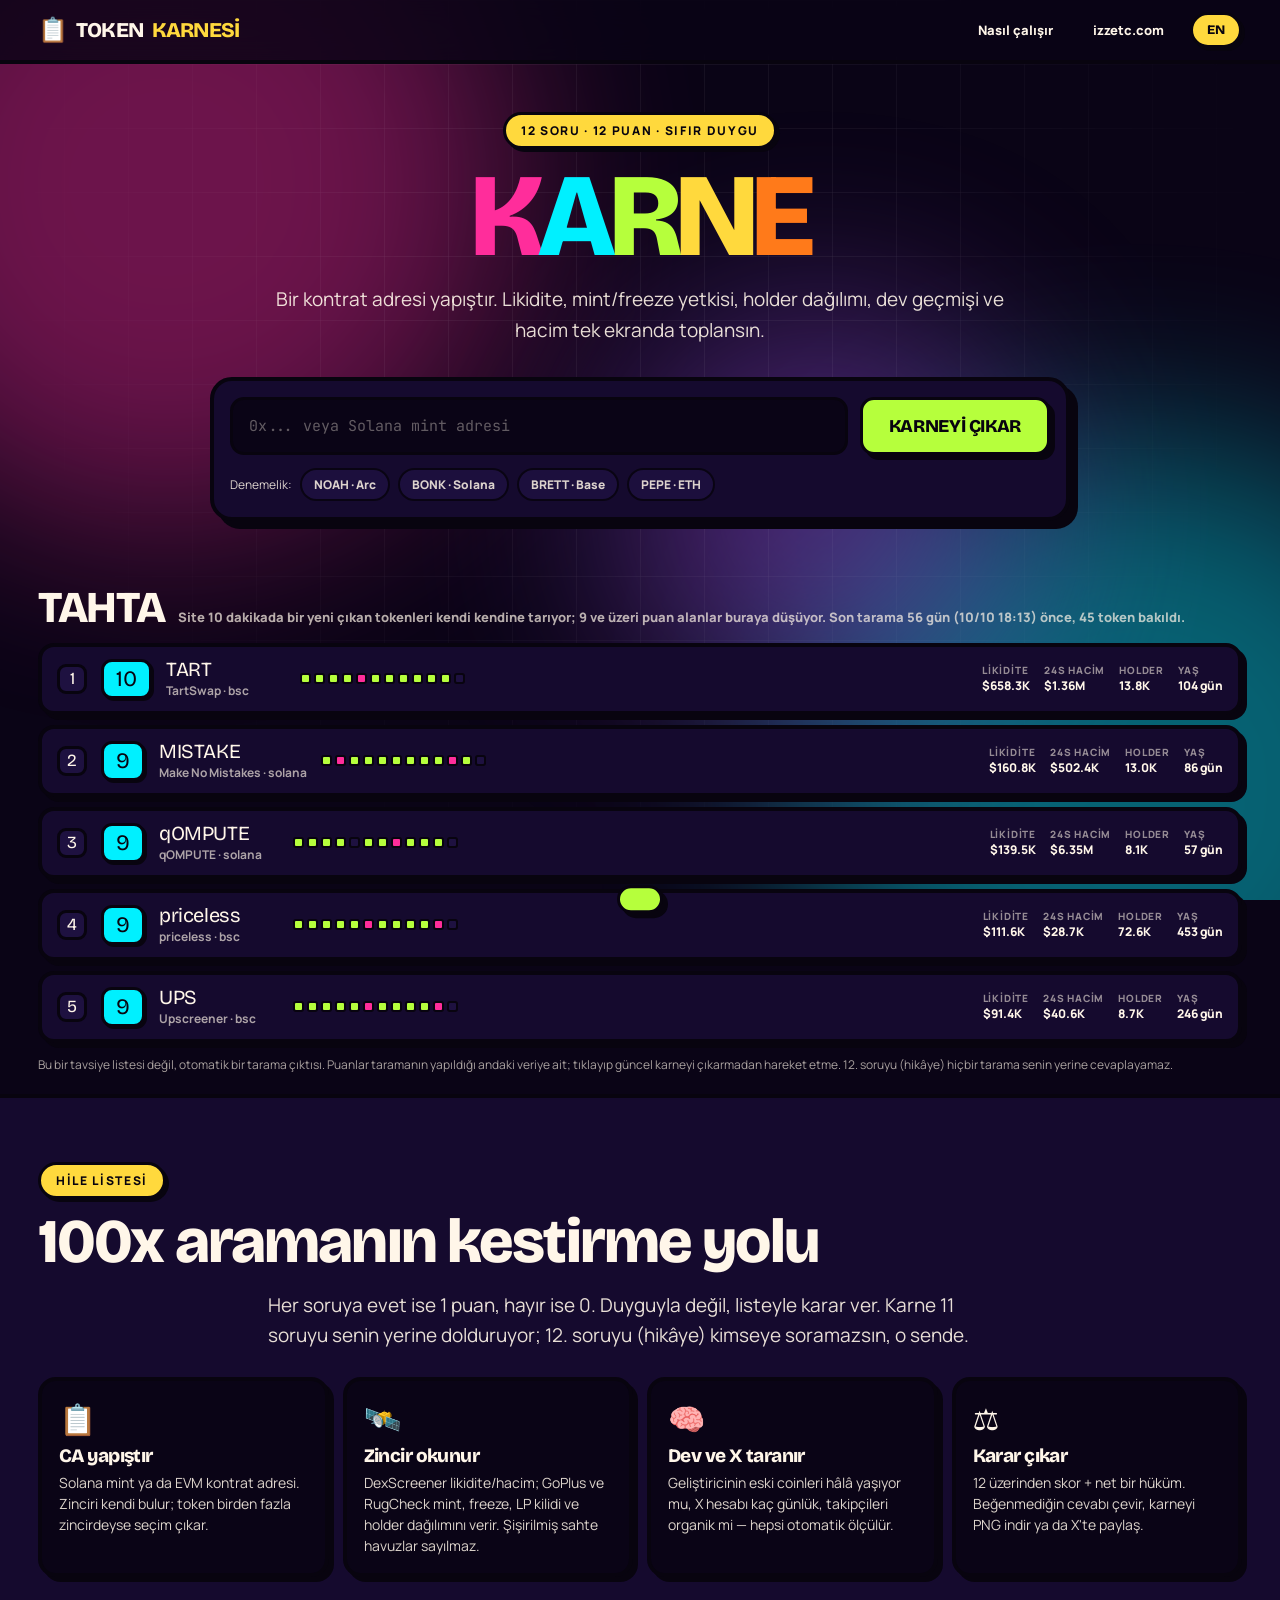
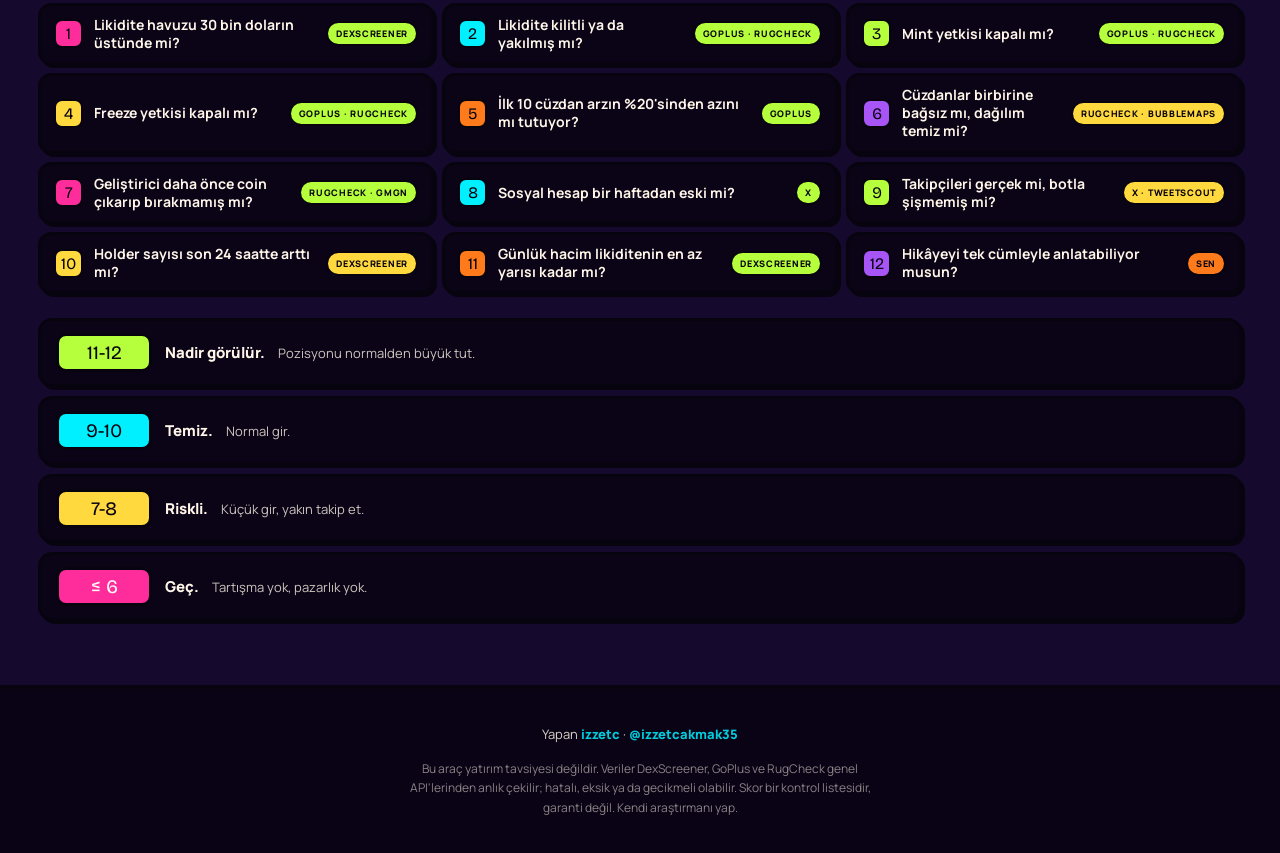
==== commit 124b6c2c: "feat: Arc tokenleri karneye girer — NOAH denemelik, veri A NEW ONE eğrisinden DexScreener Arc'ı inde" ====
--- a/index.html
+++ b/index.html
@@ -54,6 +54,7 @@
       </div>
       <div class="examples">
         <span data-i18n="hero.try">Denemelik:</span>
+        <button class="ex" data-ca="0x26Cc2b608Df6be8fF63C64C9464b2756cC5dc128">NOAH · Arc</button>
         <button class="ex" data-ca="DezXAZ8z7PnrnRJjz3wXBoRgixCa6xjnB7YaB1pPB263">BONK · Solana</button>
         <button class="ex" data-ca="0x532f27101965dd16442E59d40670FaF5eBB142E4">BRETT · Base</button>
         <button class="ex" data-ca="0x6982508145454Ce325dDbE47a25d4ec3d2311933">PEPE · ETH</button>
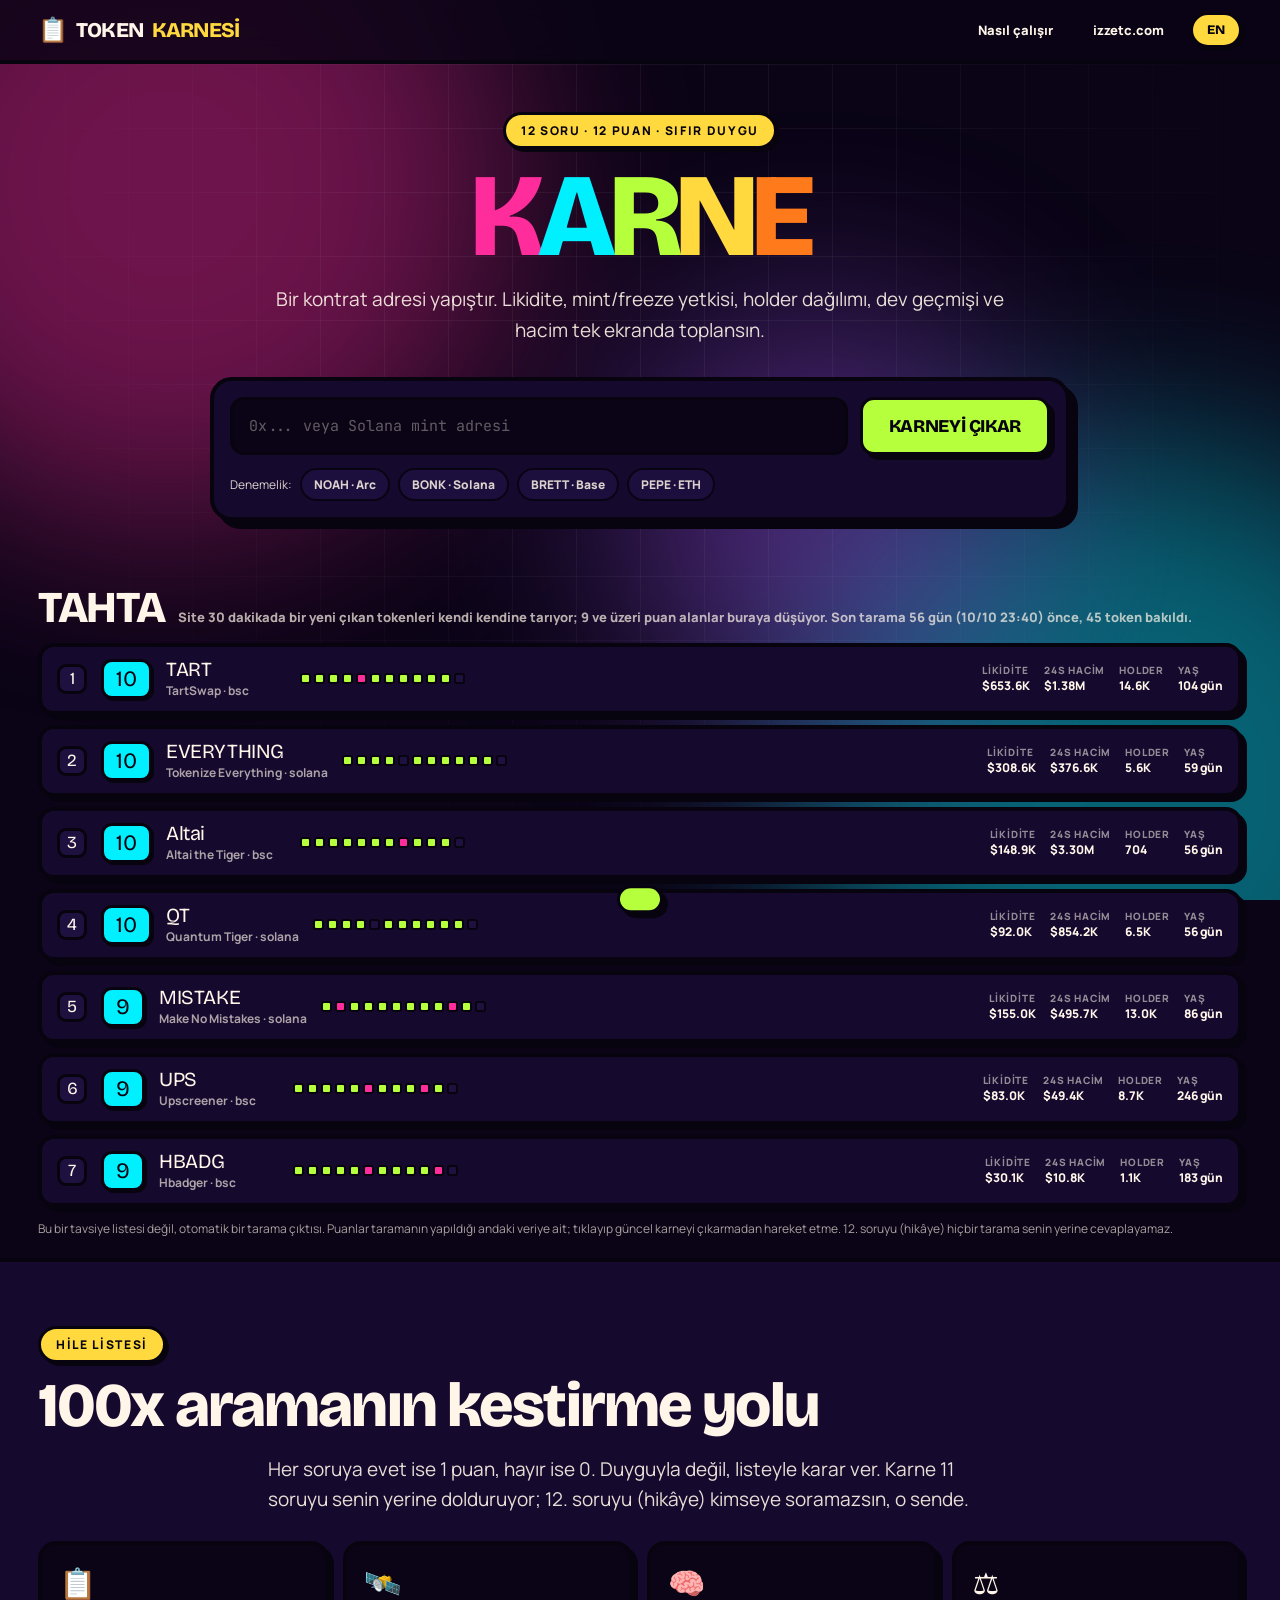
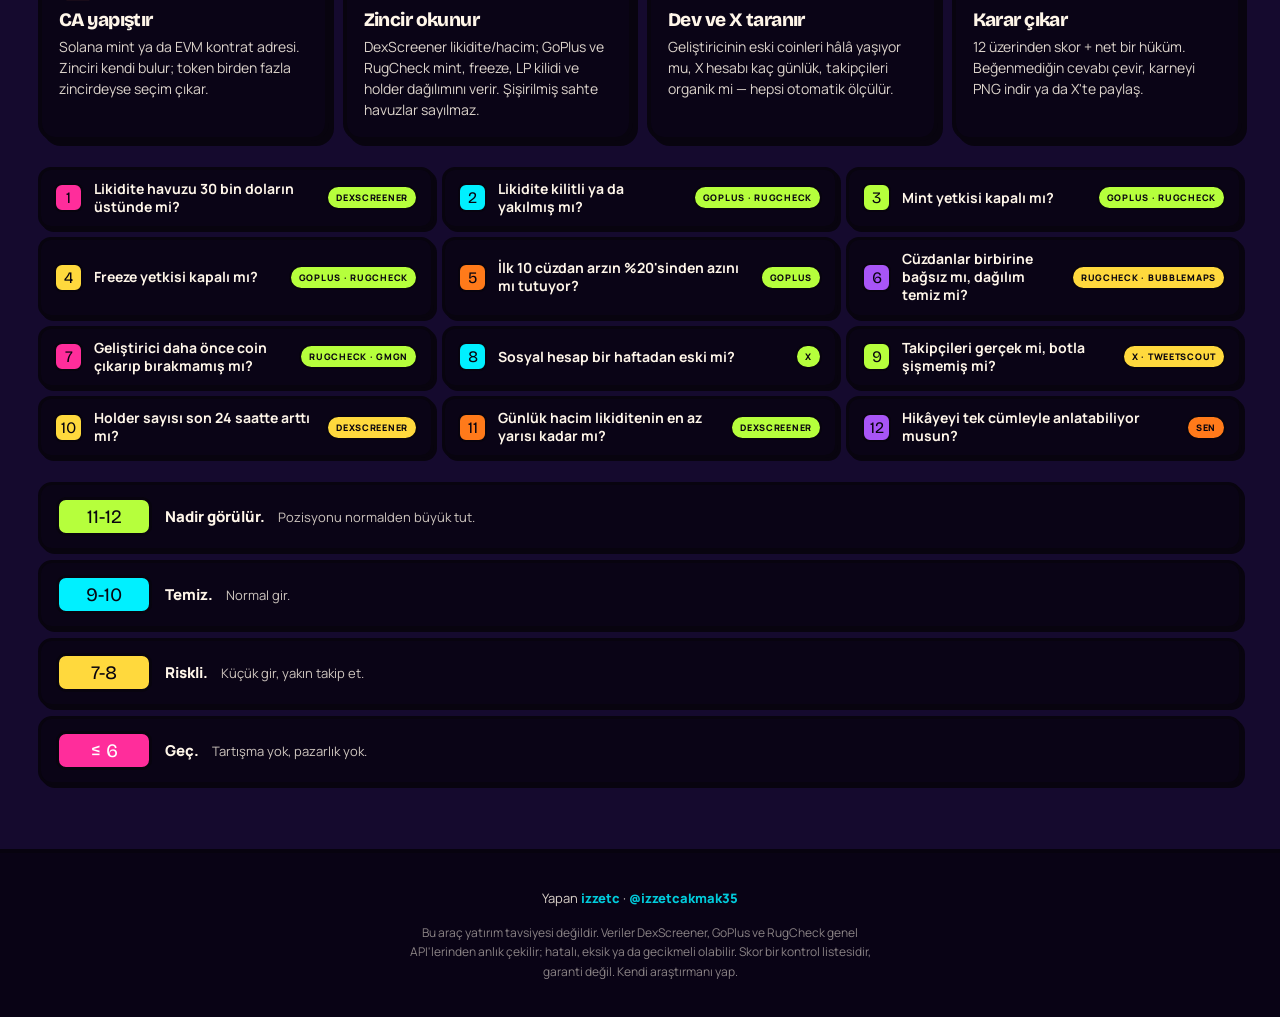
==== commit 512bc3d1: "feat: karne 0.10 USDC/tarama, tahta 0.10 USDC/30 dk — kapılar bağlandı run(): analiz bitince payGate" ====
--- a/index.html
+++ b/index.html
@@ -150,5 +150,6 @@
 <script src="assets/i18n.js"></script>
 <script src="assets/app.js"></script>
 <script src="assets/onchain.js"></script>
+<script src="assets/pay.js"></script>
 </body>
 </html>
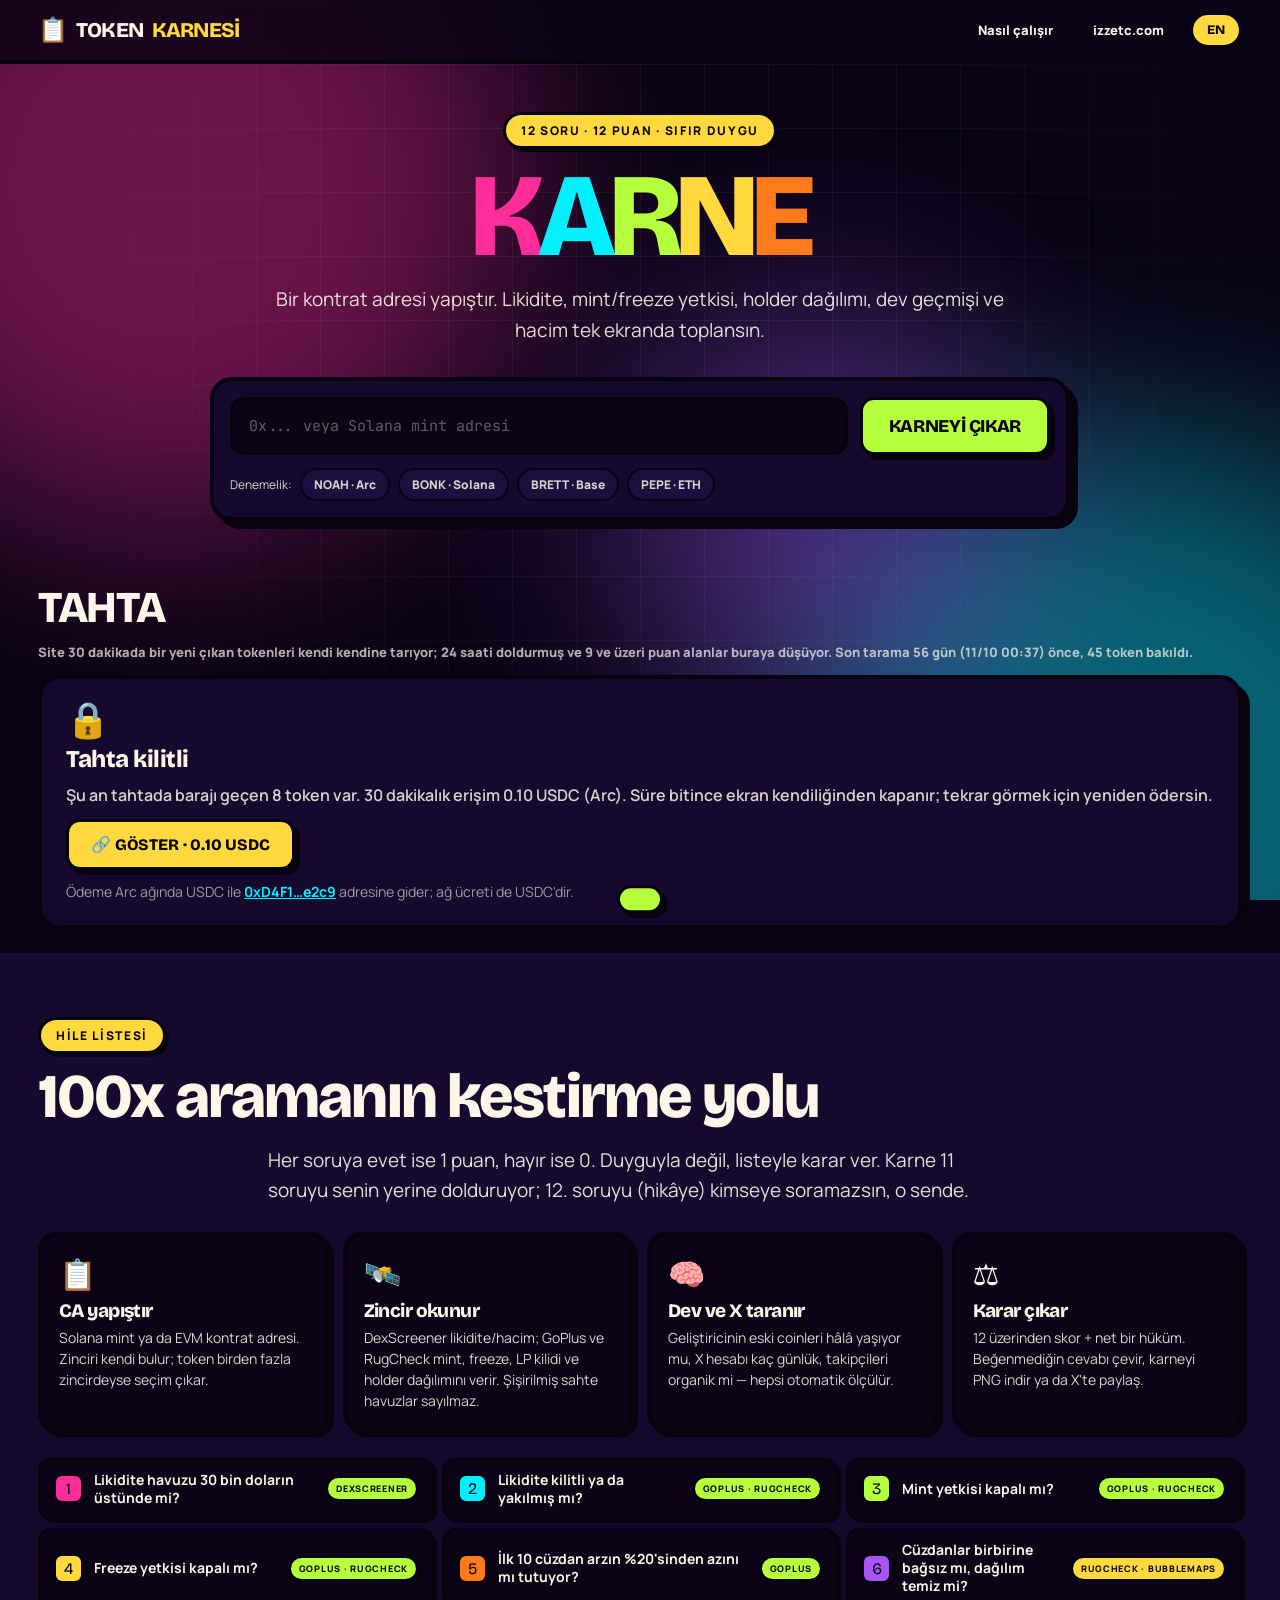
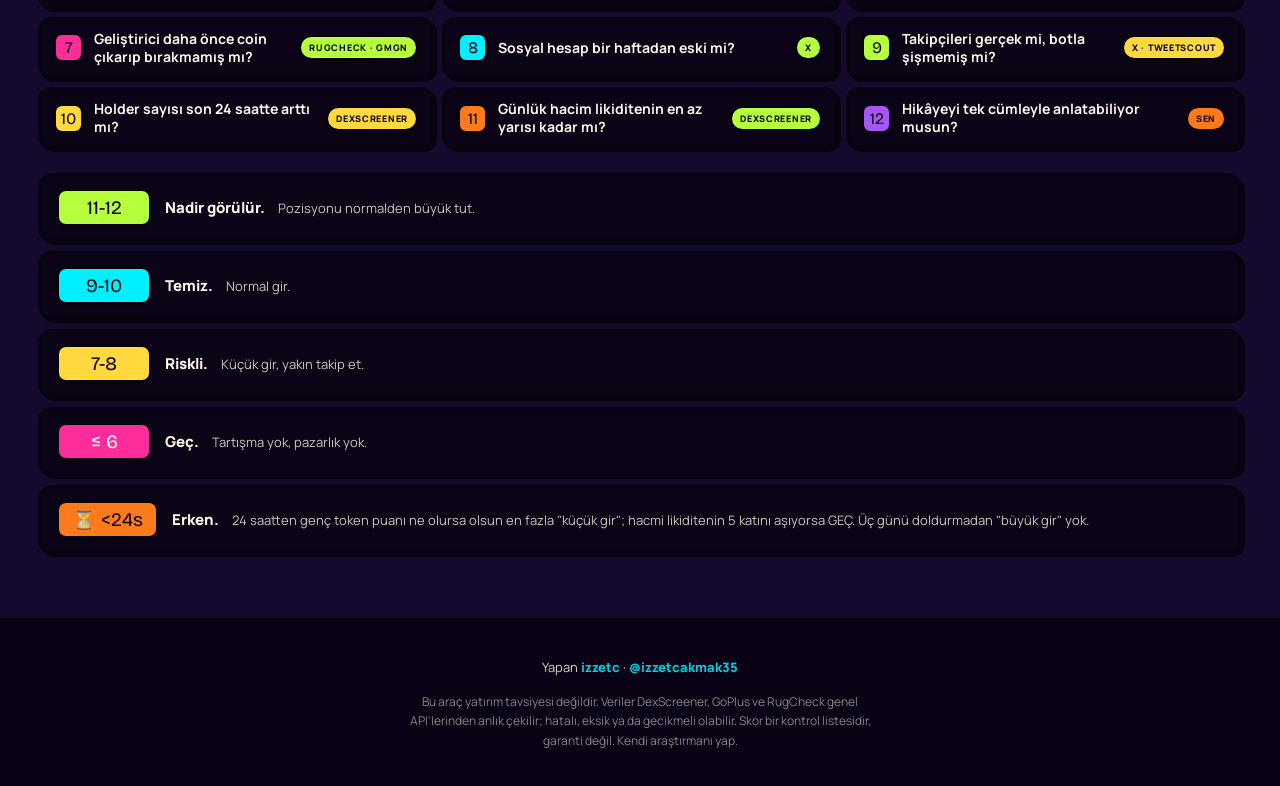
==== commit f5a1a269: "feat: hüküm kapıları — yaş ve bot hacmi; 5. soru RugCheck'e düşer; bilinmeyeni 'evet' yapınca uyarı " ====
--- a/index.html
+++ b/index.html
@@ -132,6 +132,11 @@
           <span class="t" data-i18n="scale.4t">Geç.</span>
           <span class="d" data-i18n="scale.4d">Tartışma yok, pazarlık yok.</span>
         </div>
+        <div class="scale-row">
+          <span class="scale-badge" style="background:var(--orange)">⏳ &lt;24s</span>
+          <span class="t" data-i18n="scale.5t">Erken.</span>
+          <span class="d" data-i18n="scale.5d">24 saatten genç token puanı ne olursa olsun en fazla "küçük gir"; hacmi likiditenin 5 katını aşıyorsa GEÇ. Üç günü doldurmadan "büyük gir" yok.</span>
+        </div>
       </div>
     </div>
   </section>
--- a/assets/style.css
+++ b/assets/style.css
@@ -571,3 +571,48 @@
 .buy-btn:active{transform:translate(1px,1px);box-shadow:1px 1px 0 var(--black)}
 .act.buy{background:#00c48c;color:#fff;border-color:var(--black)}
 .act.buy:hover{background:#00a876}
+
+/* ---- Odeme kapilari (assets/pay.js) ---- */
+.pay-card{display:grid;gap:12px}
+.pay-kicker{font-family:var(--font-d);font-weight:800;font-size:1.25rem;letter-spacing:-.02em}
+.pay-lead{margin:0;font-weight:600;line-height:1.5;color:rgba(255,246,233,.85)}
+.pay-row{display:flex;gap:10px;flex-wrap:wrap;align-items:center}
+.pay-btn{
+  font-family:var(--font-d);font-weight:800;font-size:16px;letter-spacing:-.01em;cursor:pointer;
+  background:var(--yellow);color:var(--black);border:3px solid var(--black);border-radius:14px;
+  padding:13px 22px;box-shadow:var(--shadow-sm);transition:.15s;white-space:nowrap;
+}
+.pay-btn:hover{transform:translate(-2px,-2px);box-shadow:7px 7px 0 var(--black)}
+.pay-btn:active{transform:translate(3px,3px);box-shadow:0 0 0 var(--black)}
+.pay-btn:disabled{opacity:.55;cursor:wait;transform:none;box-shadow:var(--shadow-sm)}
+.pay-cancel{
+  background:transparent;color:var(--cream);border:2px solid rgba(255,246,233,.35);border-radius:999px;
+  padding:9px 16px;font-weight:800;font-size:13px;cursor:pointer;transition:.15s;
+}
+.pay-cancel:hover{border-color:var(--cream);background:rgba(255,246,233,.08)}
+.pay-status{font-size:.88rem;color:rgba(255,246,233,.6);min-height:1.2em;line-height:1.45}
+.pay-status.err{color:#ff6b6b}
+.pay-status.ok{color:var(--lime)}
+.pay-status a{color:var(--cyan);font-weight:700}
+.board-lock{
+  background:var(--ink-2);border:var(--edge) solid var(--black);border-radius:var(--r);
+  padding:22px 24px;box-shadow:var(--shadow);display:grid;gap:12px;
+}
+.board-lock .lock-em{font-size:2.2rem;line-height:1}
+.board-lock h3{font-family:var(--font-d);font-size:1.5rem;margin:0;letter-spacing:-.02em}
+.board-lock p{margin:0;line-height:1.55;font-weight:600;color:rgba(255,246,233,.85)}
+.board-lock .pay-expired{color:var(--yellow)}
+.pay-left{
+  display:inline-flex;align-items:center;gap:6px;background:var(--lime);color:var(--black);
+  border:2px solid var(--black);border-radius:999px;padding:5px 12px;font-weight:800;font-size:12px;
+  font-variant-numeric:tabular-nums;box-shadow:3px 3px 0 var(--black);white-space:nowrap;
+}
+
+/* ---- Hukum kapisi notu (yas / bot hacmi) ---- */
+.cap-note{
+  margin-top:12px;padding:12px 14px;border:3px solid var(--black);border-radius:14px;
+  background:rgba(255,122,26,.14);font-weight:600;line-height:1.5;font-size:.93rem;
+}
+.cap-note.binding{background:var(--orange);color:var(--black);box-shadow:4px 4px 0 var(--black)}
+.cap-note b{font-weight:800}
+.v-stamp.long{font-size:clamp(20px,3.6vw,34px);letter-spacing:-.02em}
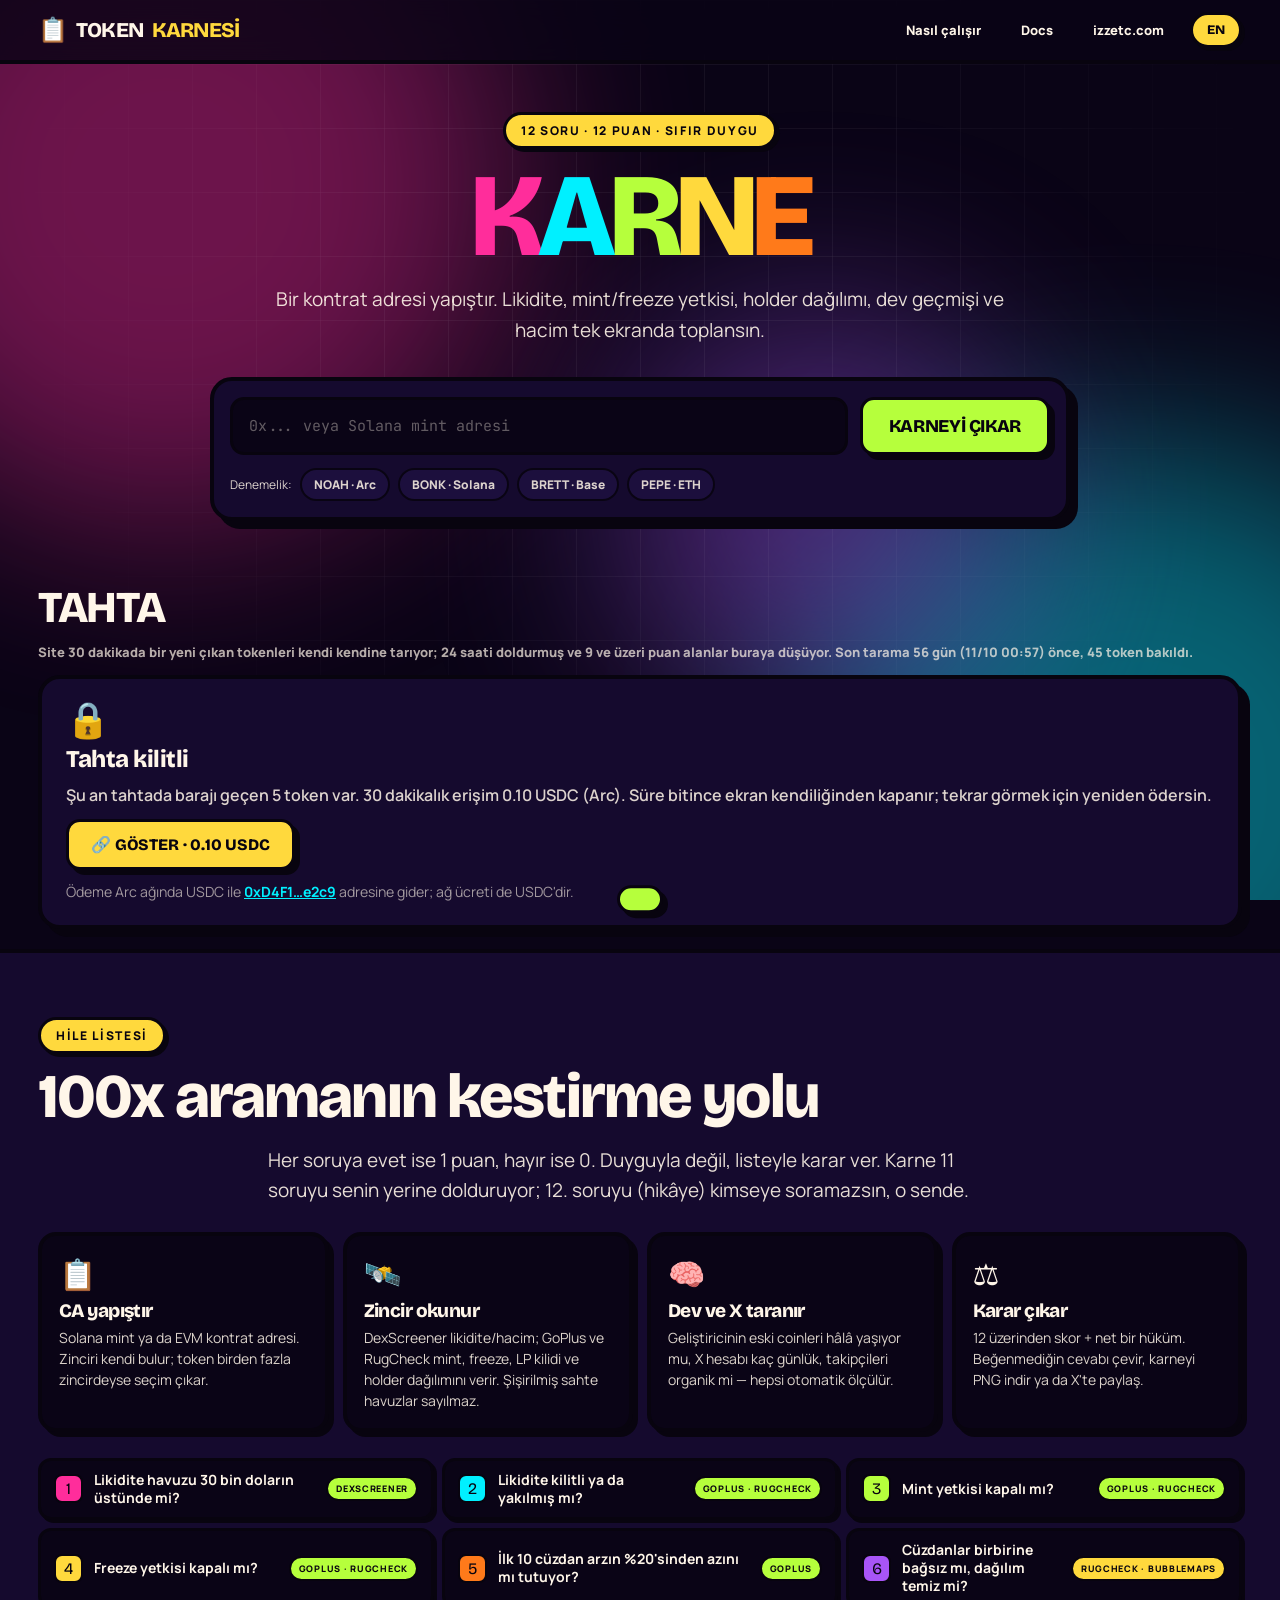
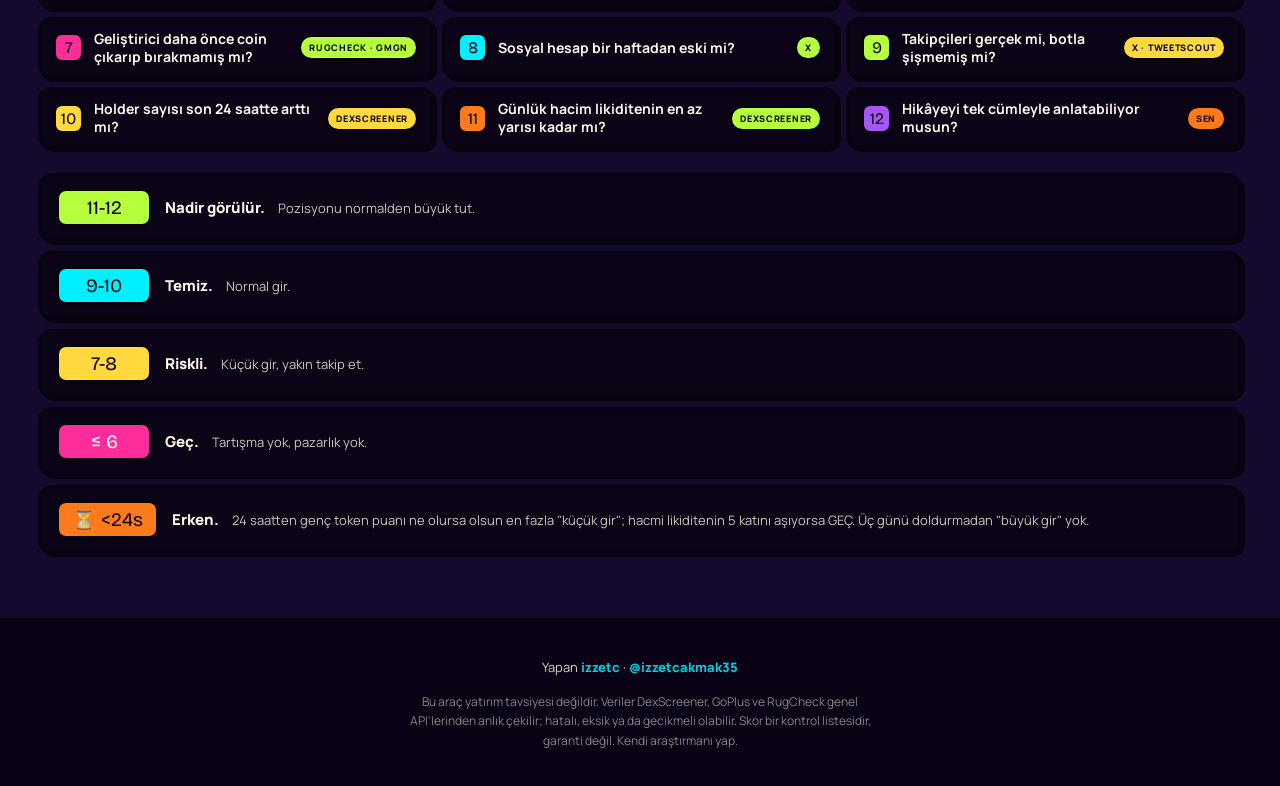
==== commit cdad1139: "docs: Docs sayfası eklendi (docs.html), nav'a Docs linki, PROJECT.md güncellendi" ====
--- a/index.html
+++ b/index.html
@@ -35,6 +35,7 @@
     <a href="./" class="brand"><em>📋</em>TOKEN <span class="k">KARNESİ</span></a>
     <span class="spacer"></span>
     <a class="nl" href="#nasil" data-i18n="nav.how">Nasıl çalışır</a>
+    <a class="nl" href="docs.html">Docs</a>
     <a class="nl" href="https://www.izzetc.com" target="_blank" rel="noopener">izzetc.com</a>
     <button class="pill-btn" id="lang">EN</button>
   </nav>
